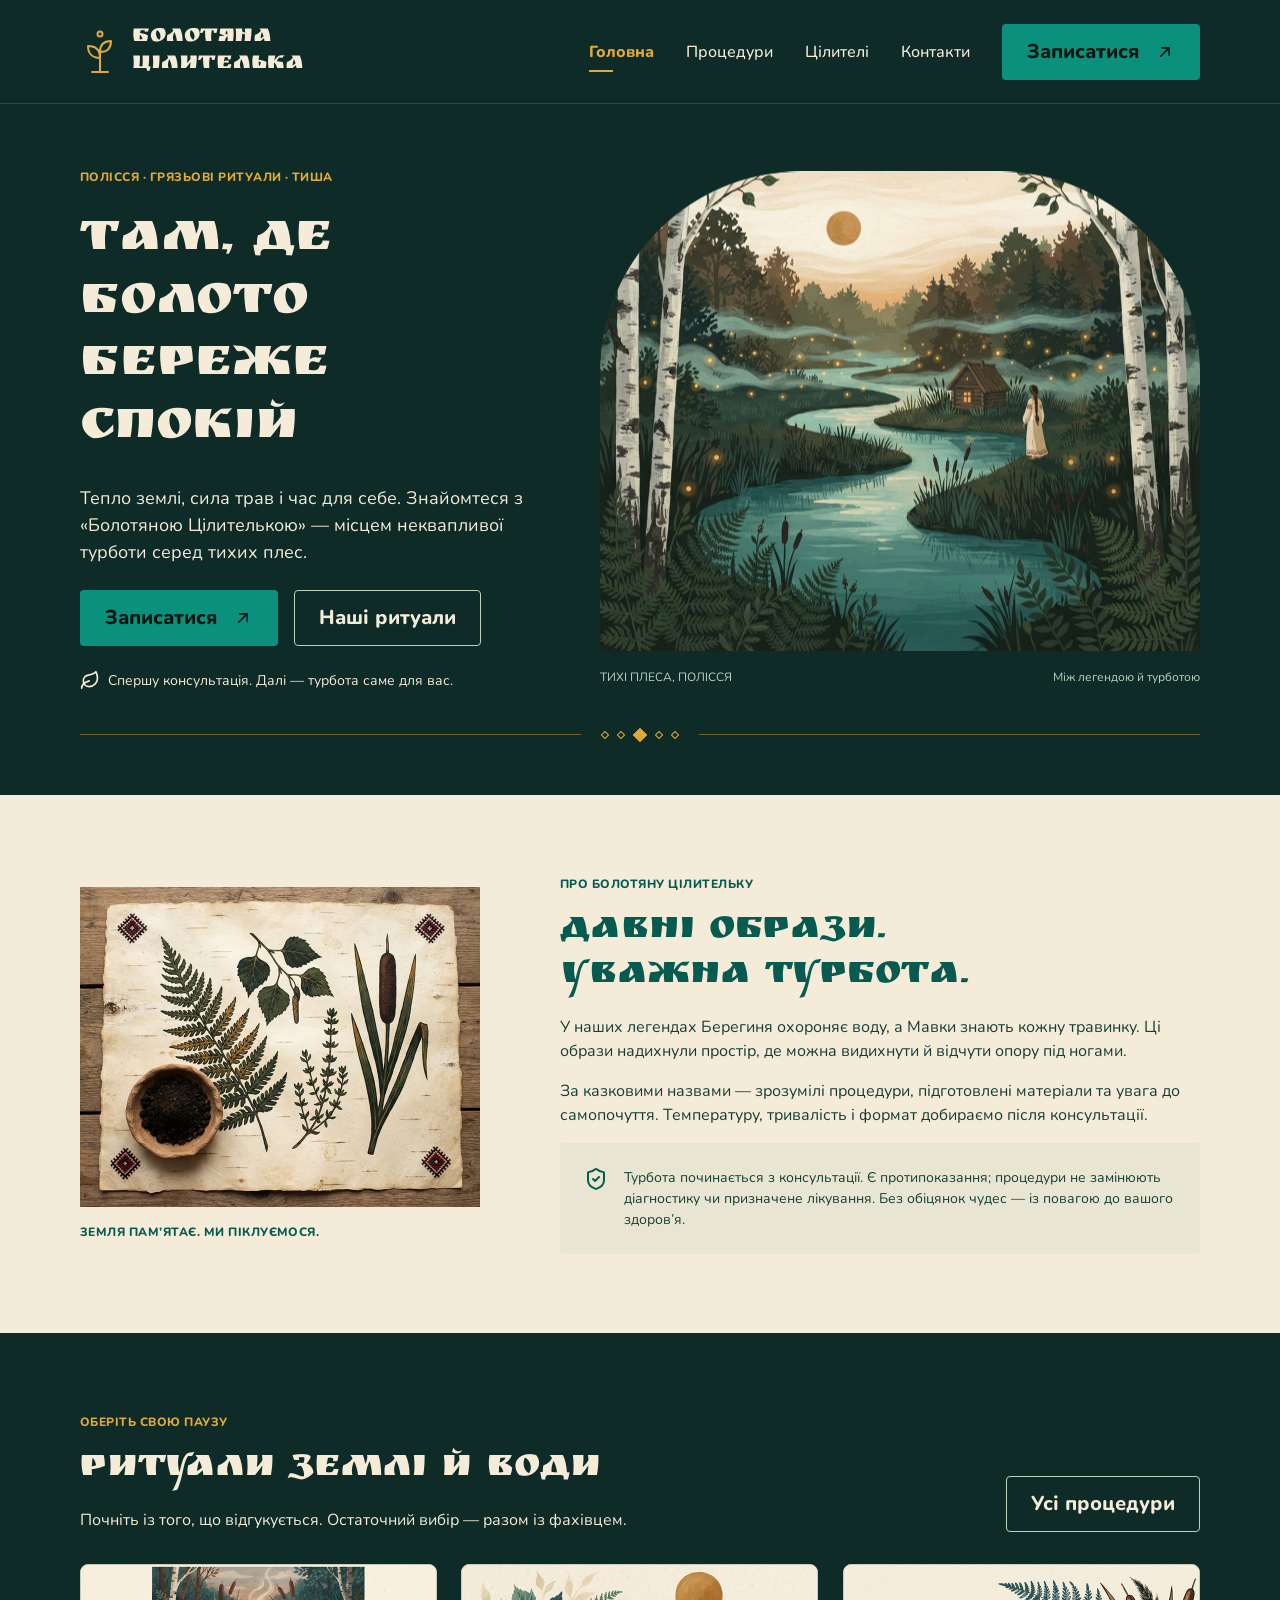
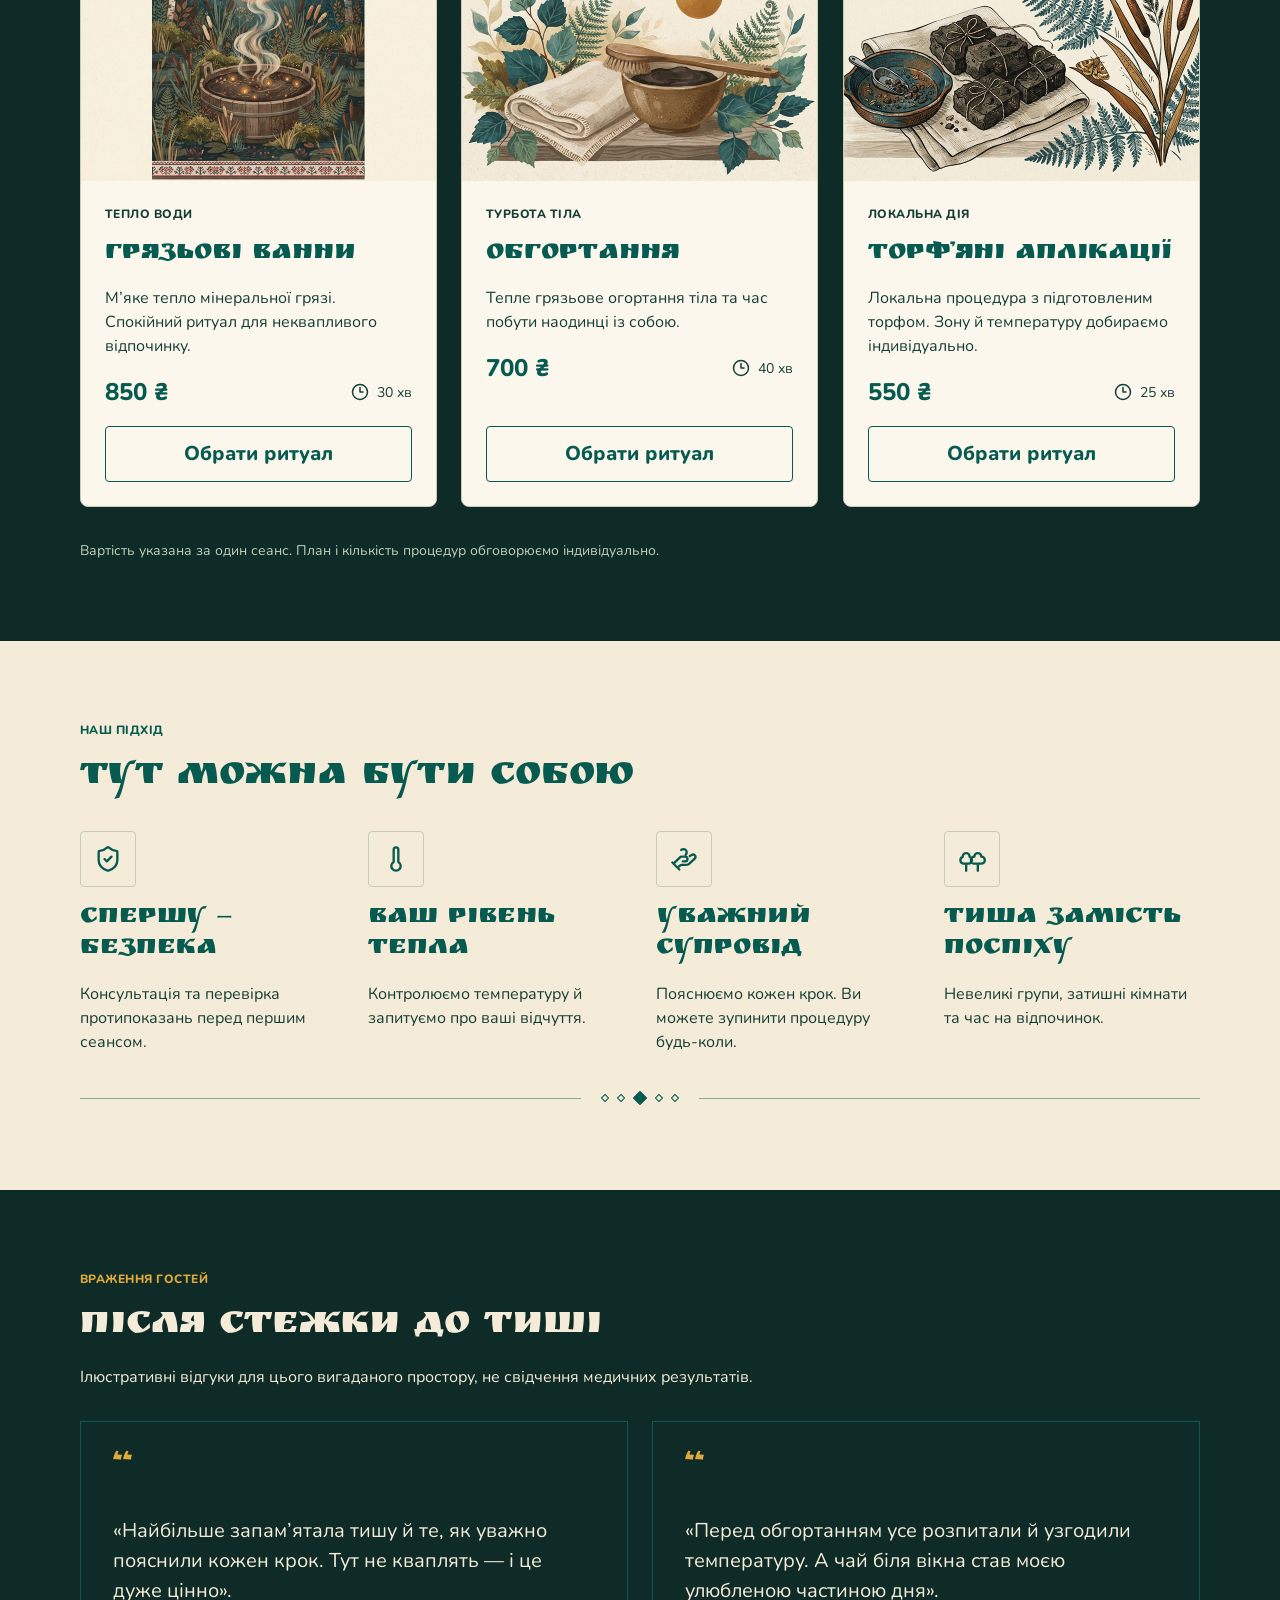
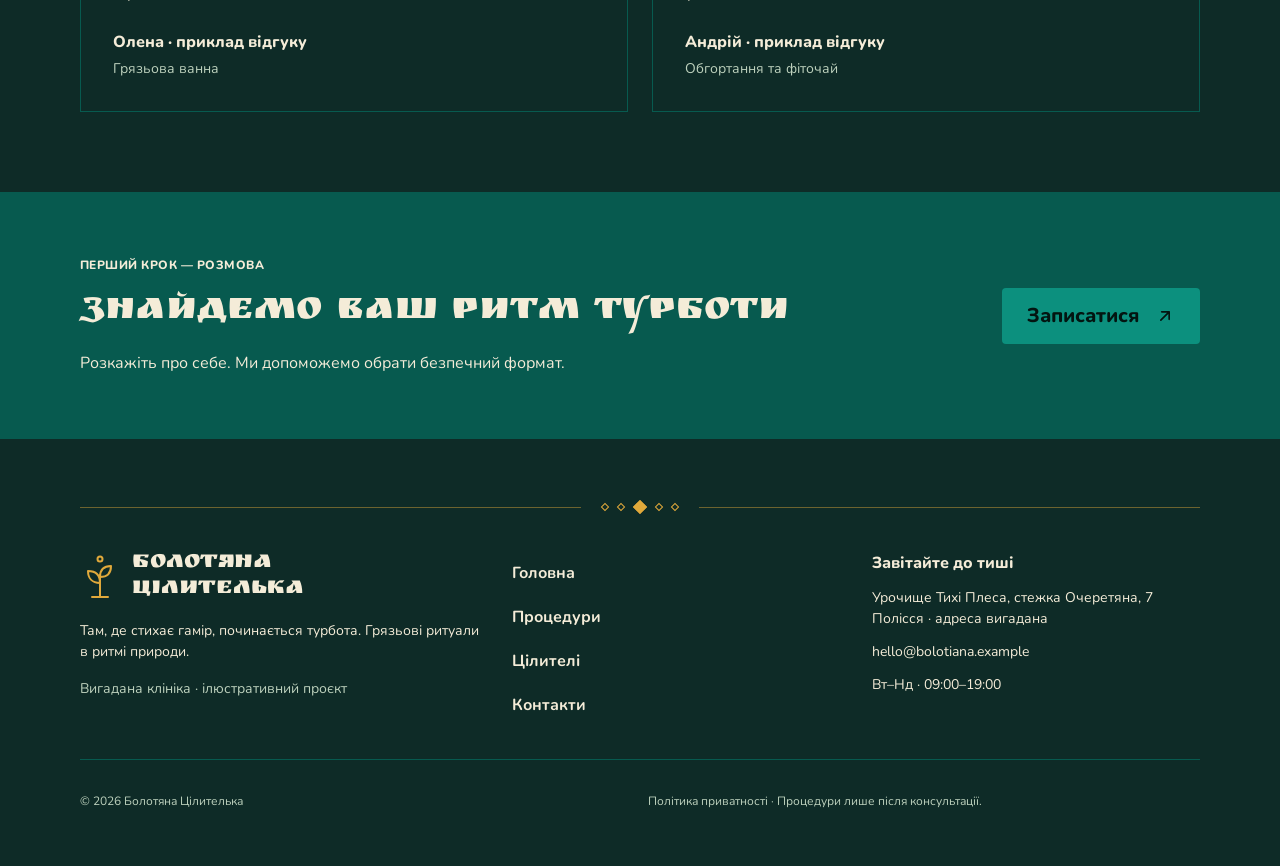
==== index.html @ 3cc578ab "Initial commit" ====
<!doctype html><html lang="uk"><head><meta charset="utf-8"><meta name="viewport" content="width=device-width,initial-scale=1">
<title>Головна · Болотяна Цілителька</title><meta name="description" content="Болотяна Цілителька — вигадана клініка грязьових ритуалів на Поліссі.">
<link rel="preconnect" href="https://fonts.googleapis.com"><link rel="preconnect" href="https://fonts.gstatic.com" crossorigin>
<link href="https://fonts.googleapis.com/css2?family=Nunito:wght@400;500;700;800&family=Ruslan+Display&display=swap" rel="stylesheet">
<script>document.documentElement.classList.add("js")</script><link rel="stylesheet" href="css/style.css"></head><body><svg width="0" height="0" style="position:absolute" aria-hidden="true"><defs>
<symbol id="i-arrow" viewBox="0 0 24 24"><path d="M7 17 17 7M8 7h9v9" fill="none" stroke="currentColor" stroke-width="2" stroke-linecap="round" stroke-linejoin="round"/></symbol>
<symbol id="i-leaf" viewBox="0 0 24 24"><path d="M11 20A7 7 0 0 1 9.8 6.1C15.5 5 17 4.5 19 2c1 2 2 4.2 2 8 0 5.5-4.8 10-10 10Zm-9 2c0-3 2-7 9-9" fill="none" stroke="currentColor" stroke-width="2" stroke-linecap="round" stroke-linejoin="round"/></symbol>
<symbol id="i-shield" viewBox="0 0 24 24"><path d="M20 13c0 5-3.5 7.5-7.7 8.9a1 1 0 0 1-.6 0C7.5 20.500 4 18 4 13V6a1 1 0 0 1 1-1c2 0 4.500-1.200 6.200-2.700a1.200 1.200 0 0 1 1.600 0C14.500 3.800 17 5 19 5a1 1 0 0 1 1 1ZM9 12l2 2 4-4" fill="none" stroke="currentColor" stroke-width="2" stroke-linecap="round" stroke-linejoin="round"/></symbol>
<symbol id="i-clock" viewBox="0 0 24 24"><circle cx="12" cy="12" r="10" fill="none" stroke="currentColor" stroke-width="2"/><path d="M12 6v6h4" fill="none" stroke="currentColor" stroke-width="2" stroke-linecap="round" stroke-linejoin="round"/></symbol>
<symbol id="i-check" viewBox="0 0 24 24"><path d="M20 6 9 17l-5-5" fill="none" stroke="currentColor" stroke-width="2" stroke-linecap="round" stroke-linejoin="round"/></symbol>
<symbol id="i-therm" viewBox="0 0 24 24"><path d="M14 4v10.500a4 4 0 1 1-4 0V4a2 2 0 0 1 4 0Z" fill="none" stroke="currentColor" stroke-width="2" stroke-linejoin="round"/></symbol>
<symbol id="i-heart" viewBox="0 0 24 24"><path d="M11 14h2a2 2 0 1 0 0-4h-3c-.6 0-1.100.2-1.400.6L3 16m4 3 1.600-1.400c.3-.4.800-.6 1.400-.6h4c1.100 0 2.100-.4 2.800-1.200l4.600-4.400a2 2 0 0 0-2.800-2.800L17 9.500M2 15l6 6m5.500-12.700a2.800 2.800 0 1 0-4-4" fill="none" stroke="currentColor" stroke-width="2" stroke-linecap="round" stroke-linejoin="round"/></symbol>
<symbol id="i-trees" viewBox="0 0 24 24"><path d="M10 10v.2A3 3 0 0 1 8.900 16H5a3 3 0 0 1-1-5.800V10a3 3 0 0 1 6 0Zm-3 6v6m13-6a3 3 0 0 0 0-6 3 3 0 0 0-6 0 3 3 0 0 0 0 6Zm-3 6v-6" fill="none" stroke="currentColor" stroke-width="2" stroke-linecap="round" stroke-linejoin="round"/></symbol>
<symbol id="i-sprout" viewBox="0 0 24 24"><path d="M7 20h10M10 20c5.500-2.500.8-6.400 3-10m1-4.800C14 3 15.800 2 18 2c0 2.300-1 4-3 4-.6 0-1-.3-1-.8ZM9.500 9.400C7.600 8 6.500 6 6 4 3.800 4.500 2 6 2 8c0 2 1.700 3.500 4 3.500.6 0 1.100-.1 1.600-.2" fill="none" stroke="currentColor" stroke-width="2" stroke-linecap="round" stroke-linejoin="round"/></symbol>
<symbol id="i-pin" viewBox="0 0 24 24"><path d="M20 10c0 4.900-5.400 10.200-7.400 11.800a1 1 0 0 1-1.200 0C9.400 20.200 4 14.900 4 10a8 8 0 0 1 16 0Z" fill="none" stroke="currentColor" stroke-width="2"/><circle cx="12" cy="10" r="3" fill="none" stroke="currentColor" stroke-width="2"/></symbol>
<symbol id="i-mail" viewBox="0 0 24 24"><rect x="2" y="4" width="20" height="16" rx="2" fill="none" stroke="currentColor" stroke-width="2"/><path d="m22 7-8.900 5.700a2 2 0 0 1-2.200 0L2 7" fill="none" stroke="currentColor" stroke-width="2"/></symbol>
<symbol id="i-phone" viewBox="0 0 24 24"><path d="M22 16.900v3a2 2 0 0 1-2.200 2A19.800 19.800 0 0 1 2.100 4.200 2 2 0 0 1 4.100 2h3a2 2 0 0 1 2 1.700c.1 1 .4 1.900.7 2.800a2 2 0 0 1-.5 2.100L8.100 9.900a16 16 0 0 0 6 6l1.300-1.300a2 2 0 0 1 2.100-.4c.9.300 1.800.6 2.800.7a2 2 0 0 1 1.700 2Z" fill="none" stroke="currentColor" stroke-width="2" stroke-linejoin="round"/></symbol>
<symbol id="i-chev" viewBox="0 0 24 24"><path d="m6 9 6 6 6-6" fill="none" stroke="currentColor" stroke-width="2" stroke-linecap="round" stroke-linejoin="round"/></symbol>
<symbol id="i-cal" viewBox="0 0 24 24"><rect x="3" y="4" width="18" height="18" rx="2" fill="none" stroke="currentColor" stroke-width="2"/><path d="M16 2v4M8 2v4M3 10h18" fill="none" stroke="currentColor" stroke-width="2" stroke-linecap="round"/></symbol>
<symbol id="i-alert" viewBox="0 0 24 24"><circle cx="12" cy="12" r="10" fill="none" stroke="currentColor" stroke-width="2"/><path d="M12 8v4m0 4h.01" fill="none" stroke="currentColor" stroke-width="2" stroke-linecap="round"/></symbol>
<symbol id="i-ok" viewBox="0 0 24 24"><circle cx="12" cy="12" r="10" fill="none" stroke="currentColor" stroke-width="2"/><path d="m9 12 2 2 4-4" fill="none" stroke="currentColor" stroke-width="2" stroke-linecap="round" stroke-linejoin="round"/></symbol>
</defs></svg>
<header class="navbar"><a class="brand" href="index.html"><img src="assets/logo.svg" alt="" width="40" height="48"><span class="brand__name">Болотяна<br>Цілителька</span></a>
<button class="navbar__toggle" aria-expanded="false" aria-controls="nav" aria-label="Меню"><span></span><span></span><span></span></button>
<nav class="nav" id="nav"><a class="nav__link is-active" href="index.html" aria-current="page">Головна</a><a class="nav__link" href="procedures.html">Процедури</a><a class="nav__link" href="healers.html">Цілителі</a><a class="nav__link" href="contacts.html">Контакти</a><a class="btn btn--primary nav__cta" href="contacts.html">Записатися <svg class="ic " aria-hidden="true"><use href="#i-arrow"/></svg></a></nav></header><main><section class="sec sec--dark hero"><div class="wrap"><div class="hero__grid"><div class="stack hero__text"><p class="eyebrow">Полісся · грязьові ритуали · тиша</p>
<h1 class="h-xl">Там, де болото береже спокій</h1><p class="lead">Тепло землі, сила трав і час для себе. Знайомтеся з «Болотяною Цілителькою» — місцем неквапливої турботи серед тихих плес.</p>
<div class="actions"><a class="btn btn--primary" href="contacts.html">Записатися <svg class="ic " aria-hidden="true"><use href="#i-arrow"/></svg></a><a class="btn btn--secondary-dark" href="procedures.html">Наші ритуали</a></div>
<p class="note"><svg class="ic " aria-hidden="true"><use href="#i-leaf"/></svg><span>Спершу консультація. Далі — турбота саме для вас.</span></p></div>
<figure class="hero__fig"><img class="arch" src="assets/hero-landscape.png" alt="Туманний болотяний краєвид" loading="lazy"><figcaption><span>ТИХІ ПЛЕСА, ПОЛІССЯ</span><span>Між легендою й турботою</span></figcaption></figure></div><div class="divider divider--dark" role="presentation"><span class="divider__line"></span><span class="motif"><i></i><i></i><i class="big"></i><i></i><i></i></span><span class="divider__line"></span></div></div></section><section class="sec sec--light"><div class="wrap about"><figure><img class="about__img" src="assets/herbarium.png" alt="Гербарій Полісся" loading="lazy"><figcaption class="eyebrow">Земля пам’ятає. Ми піклуємося.</figcaption></figure>
<div class="stack"><p class="eyebrow">Про Болотяну Цілительку</p><h2 class="h-lg">Давні образи. Уважна турбота.</h2>
<p>У наших легендах Берегиня охороняє воду, а Мавки знають кожну травинку. Ці образи надихнули простір, де можна видихнути й відчути опору під ногами.</p>
<p>За казковими назвами — зрозумілі процедури, підготовлені матеріали та увага до самопочуття. Температуру, тривалість і формат добираємо після консультації.</p><div class="notice"><svg class="ic " aria-hidden="true"><use href="#i-shield"/></svg><p>Турбота починається з консультації. Є протипоказання; процедури не замінюють діагностику чи призначене лікування. Без обіцянок чудес — із повагою до вашого здоров’я.</p></div></div></div></section><section class="sec sec--dark"><div class="wrap stack stack--lg"><div class="split"><div class="stack"><div class="stack"><p class="eyebrow">Оберіть свою паузу</p><h2 class="h-lg">Ритуали землі й води</h2><p>Почніть із того, що відгукується. Остаточний вибір — разом із фахівцем.</p></div></div><a class="btn btn--secondary-dark" href="procedures.html">Усі процедури</a></div>
<div class="grid grid--3"><article class="card card--proc" data-tags="mud body"><img class="card__img" src="assets/proc-baths.png" alt="" loading="lazy"><div class="card__body"><p class="eyebrow">Тепло води</p><h3 class="h-sm">Грязьові ванни</h3><p>М’яке тепло мінеральної грязі. Спокійний ритуал для неквапливого відпочинку.</p>
<div class="card__meta"><span class="price">850 ₴</span><span class="dur"><svg class="ic " aria-hidden="true"><use href="#i-clock"/></svg>30 хв</span></div><a class="btn btn--secondary btn--block" href="contacts.html">Обрати ритуал</a></div></article><article class="card card--proc" data-tags="mud body"><img class="card__img" src="assets/proc-wrap.png" alt="" loading="lazy"><div class="card__body"><p class="eyebrow">Турбота тіла</p><h3 class="h-sm">Обгортання</h3><p>Тепле грязьове огортання тіла та час побути наодинці із собою.</p>
<div class="card__meta"><span class="price">700 ₴</span><span class="dur"><svg class="ic " aria-hidden="true"><use href="#i-clock"/></svg>40 хв</span></div><a class="btn btn--secondary btn--block" href="contacts.html">Обрати ритуал</a></div></article><article class="card card--proc" data-tags="mud"><img class="card__img" src="assets/proc-peat.png" alt="" loading="lazy"><div class="card__body"><p class="eyebrow">Локальна дія</p><h3 class="h-sm">Торф’яні аплікації</h3><p>Локальна процедура з підготовленим торфом. Зону й температуру добираємо індивідуально.</p>
<div class="card__meta"><span class="price">550 ₴</span><span class="dur"><svg class="ic " aria-hidden="true"><use href="#i-clock"/></svg>25 хв</span></div><a class="btn btn--secondary btn--block" href="contacts.html">Обрати ритуал</a></div></article></div><p class="small">Вартість указана за один сеанс. План і кількість процедур обговорюємо індивідуально.</p></div></section><section class="sec sec--light"><div class="wrap stack stack--lg"><div class="stack"><p class="eyebrow">Наш підхід</p><h2 class="h-lg">Тут можна бути собою</h2></div><div class="grid grid--4"><div class="adv"><span class="adv__ic"><svg class="ic " aria-hidden="true"><use href="#i-shield"/></svg></span><h3 class="h-sm">Спершу — безпека</h3><p>Консультація та перевірка протипоказань перед першим сеансом.</p></div><div class="adv"><span class="adv__ic"><svg class="ic " aria-hidden="true"><use href="#i-therm"/></svg></span><h3 class="h-sm">Ваш рівень тепла</h3><p>Контролюємо температуру й запитуємо про ваші відчуття.</p></div><div class="adv"><span class="adv__ic"><svg class="ic " aria-hidden="true"><use href="#i-heart"/></svg></span><h3 class="h-sm">Уважний супровід</h3><p>Пояснюємо кожен крок. Ви можете зупинити процедуру будь-коли.</p></div><div class="adv"><span class="adv__ic"><svg class="ic " aria-hidden="true"><use href="#i-trees"/></svg></span><h3 class="h-sm">Тиша замість поспіху</h3><p>Невеликі групи, затишні кімнати та час на відпочинок.</p></div></div><div class="divider divider--cream" role="presentation"><span class="divider__line"></span><span class="motif"><i></i><i></i><i class="big"></i><i></i><i></i></span><span class="divider__line"></span></div></div></section><section class="sec sec--dark"><div class="wrap stack stack--lg"><div class="stack"><p class="eyebrow">Враження гостей</p><h2 class="h-lg">Після стежки до тиші</h2><p>Ілюстративні відгуки для цього вигаданого простору, не свідчення медичних результатів.</p></div>
<div class="grid grid--2"><blockquote class="card card--review"><span class="quote">“</span><p class="quote-text">«Найбільше запам’ятала тишу й те, як уважно пояснили кожен крок. Тут не кваплять — і це дуже цінно».</p><footer><strong>Олена · приклад відгуку</strong><span>Грязьова ванна</span></footer></blockquote><blockquote class="card card--review"><span class="quote">“</span><p class="quote-text">«Перед обгортанням усе розпитали й узгодили температуру. А чай біля вікна став моєю улюбленою частиною дня».</p><footer><strong>Андрій · приклад відгуку</strong><span>Обгортання та фіточай</span></footer></blockquote></div></div></section><section class="sec sec--teal cta"><div class="wrap cta__in"><div class="stack"><p class="eyebrow">Перший крок — розмова</p><h2 class="h-lg">Знайдемо ваш ритм турботи</h2><p>Розкажіть про себе. Ми допоможемо обрати безпечний формат.</p></div><a class="btn btn--primary" href="contacts.html">Записатися <svg class="ic " aria-hidden="true"><use href="#i-arrow"/></svg></a></div></section></main><footer class="footer"><div class="divider divider--dark" role="presentation"><span class="divider__line"></span><span class="motif"><i></i><i></i><i class="big"></i><i></i><i></i></span><span class="divider__line"></span></div>
<div class="footer__grid"><div class="footer__about"><a class="brand" href="index.html"><img src="assets/logo.svg" alt="" width="40" height="48"><span class="brand__name">Болотяна<br>Цілителька</span></a>
<p>Там, де стихає гамір, починається турбота. Грязьові ритуали в ритмі природи.</p><p class="muted">Вигадана клініка · ілюстративний проєкт</p></div>
<nav class="footer__nav" aria-label="Розділи"><a href="index.html">Головна</a><a href="procedures.html">Процедури</a><a href="healers.html">Цілителі</a><a href="contacts.html">Контакти</a></nav>
<div class="footer__contacts"><h2>Завітайте до тиші</h2><p>Урочище Тихі Плеса, стежка Очеретяна, 7<br>Полісся · адреса вигадана</p><p>hello@bolotiana.example</p><p>Вт–Нд · 09:00–19:00</p></div></div>
<hr><div class="footer__legal"><p>© 2026 Болотяна Цілителька</p><p>Політика приватності · Процедури лише після консультації.</p></div></footer>
<script src="js/main.js"></script></body></html>
---- css/style.css ----
:root{--bg-dark:#0e2b27;--dark:#075a4f;--primary:#0c907e;--ochre:#e0a93b;--birch:#f4ecd8;--paper:#fbf7ec;--surface-dark:#163e36;--notice:#e8e6d2;--muted-dark:#bdd1bd;--subtle:#c9ccb5;--muted-light:#53675b;--ink-on-primary:#031511;--danger:#b3342b;--chip-disabled:#dde2ca;
--s1:8px;--s2:16px;--s3:24px;--s4:32px;--s5:40px;--s6:48px;--s7:56px;--s8:64px;--s9:72px;--s10:80px;
--font-heading:'Ruslan Display',Georgia,serif;--font-body:'Nunito',system-ui,sans-serif;--pad:var(--s10)}
*{box-sizing:border-box;margin:0}html{scroll-behavior:smooth}
body{font-family:var(--font-body);font-size:16px;line-height:1.5;background:var(--birch);color:var(--surface-dark);-webkit-font-smoothing:antialiased}
img{display:block;max-width:100%}a{color:inherit}
:focus-visible{outline:3px solid var(--ochre);outline-offset:2px}
.ic{width:20px;height:20px;flex:none}
.wrap{max-width:1440px;margin:0 auto;padding:0 var(--pad)}
.sec{padding:var(--s10) 0}.sec--dark{background:var(--bg-dark);color:var(--birch)}.sec--light{background:var(--birch)}.sec--teal{background:var(--dark);color:var(--birch);padding:var(--s8) 0}
.sec--dark .wrap,.sec--light .wrap{padding-top:0;padding-bottom:0}
.stack{display:flex;flex-direction:column;gap:var(--s2)}.stack--lg{gap:var(--s4)}
.eyebrow{font-weight:800;font-size:12px;text-transform:uppercase;letter-spacing:.04em;color:var(--dark)}
.sec--dark .eyebrow{color:var(--ochre)}.sec--teal .eyebrow,.card--teal .eyebrow{color:var(--birch)}
.h-xl,.h-lg,.h-md,.h-sm{font-family:var(--font-heading);font-weight:400;line-height:1.12;color:var(--dark);text-wrap:balance}
.sec--dark .h-xl,.sec--dark .h-lg,.sec--dark .h-md,.sec--teal :is(.h-lg),.card--teal .h-md{color:var(--birch)}
.sec--dark .card :is(.h-sm){color:var(--dark)}
.h-xl{font-size:56px}.h-lg{font-size:40px}.h-md{font-size:32px}.h-sm{font-size:28px}
.lead{font-size:18px}.small{font-size:14px}.small--light{color:var(--muted-light)}.sec--dark>.wrap>.small,.sec--dark .small:not(.card .small){color:var(--muted-dark)}
.sec--dark p,.sec--teal p{color:var(--birch)}.sec--dark .card p,.sec--dark .form p{color:var(--surface-dark)}
.sec--dark .stack>p.small,.sec--dark .wrap>p.small{color:var(--muted-dark)}
.muted{color:var(--muted-dark)!important;font-size:12px}
/* buttons */
.btn{display:inline-flex;align-items:center;justify-content:center;gap:var(--s2);min-height:56px;padding:12px var(--s3);border-radius:4px;font:800 20px/1.4 var(--font-body);text-decoration:none;border:1px solid transparent;cursor:pointer;white-space:nowrap;transition:background .2s,color .2s,transform .2s}
.btn--primary{background:var(--primary);color:var(--ink-on-primary)}.btn--primary:hover{background:#10a591}
.btn--secondary{border-color:var(--dark);color:var(--dark);background:transparent}.btn--secondary:hover{background:var(--dark);color:var(--birch)}
.btn--secondary-dark{border-color:var(--muted-dark);color:var(--birch);background:transparent}.btn--secondary-dark:hover{background:rgba(244,236,216,.1)}
.btn--block{width:100%}.btn:active{transform:translateY(1px)}
/* navbar */
.navbar{position:sticky;top:0;z-index:20;background:var(--bg-dark);border-bottom:1px solid var(--dark);height:104px;display:flex;align-items:center;justify-content:space-between;padding:0 var(--pad)}
.brand{display:flex;align-items:center;gap:12px;text-decoration:none;color:var(--birch)}
.brand__name{font-family:var(--font-heading);font-size:25px;line-height:1.05}
.nav{display:flex;align-items:center;gap:var(--s4)}
.nav__link{position:relative;display:flex;align-items:center;min-height:44px;color:var(--birch);font-weight:500;text-decoration:none}
.nav__link:hover{color:var(--ochre)}.nav__link.is-active{color:var(--ochre);font-weight:800}
.nav__link.is-active::after{content:"";position:absolute;left:0;bottom:2px;width:24px;height:2px;background:var(--ochre)}
.navbar__toggle{display:none;background:none;border:0;width:44px;height:44px;cursor:pointer;flex-direction:column;gap:6px;align-items:center;justify-content:center}
.navbar__toggle span{width:24px;height:2px;background:var(--birch);transition:.2s}
/* divider */
.divider{display:flex;align-items:center;gap:var(--s2);height:24px}.divider__line{flex:1;height:1px;opacity:.45;background:var(--dark)}
.divider--dark .divider__line{background:var(--ochre)}
.motif{display:flex;align-items:center;gap:var(--s1);padding:4px}
.motif i{width:6px;height:6px;border:1px solid var(--dark);transform:rotate(45deg);display:block;margin:1px}.motif i.big{width:10px;height:10px;background:var(--dark);margin:2px}
.divider--dark .motif i{border-color:var(--ochre)}.divider--dark .motif i.big{background:var(--ochre)}
/* hero */
.hero{padding:var(--s8) 0 var(--s6)}.hero .wrap{display:flex;flex-direction:column;gap:var(--s4)}
.hero__grid{display:grid;grid-template-columns:1fr 600px;gap:var(--s8);align-items:center}
.hero__text{gap:var(--s3)}.actions{display:flex;gap:var(--s2);flex-wrap:wrap}
.note{display:flex;gap:var(--s1);align-items:center;font-size:14px}
.hero__fig{display:flex;flex-direction:column;gap:var(--s2)}
.arch{width:100%;height:480px;object-fit:cover;border-radius:200px 200px 4px 4px;background:var(--surface-dark)}
.hero__fig figcaption{display:flex;justify-content:space-between;font-size:12px;color:var(--muted-dark);gap:var(--s2)}
/* about */
.about{display:grid;grid-template-columns:400px 1fr;gap:var(--s10);align-items:center}
.about__img{width:100%;height:320px;object-fit:cover;background:var(--chip-disabled)}.about figure{display:flex;flex-direction:column;gap:var(--s2)}
.notice{display:flex;gap:var(--s2);align-items:flex-start;padding:var(--s3);background:var(--notice);border-radius:4px;font-size:14px}
.notice .ic{width:24px;height:24px;color:var(--dark)}.sec--dark .notice p{color:var(--surface-dark)}
/* grids/cards */
.grid{display:grid;gap:var(--s3);align-items:stretch}.grid--2{grid-template-columns:repeat(2,1fr)}.grid--3{grid-template-columns:repeat(3,1fr)}.grid--4{grid-template-columns:repeat(4,1fr);gap:var(--s4)}
.split{display:flex;justify-content:space-between;align-items:flex-end;gap:var(--s3)}
.card{color:var(--surface-dark);display:flex;flex-direction:column;background:var(--paper);border:1px solid var(--subtle);border-radius:8px;overflow:hidden}
.card__img{width:100%;height:216px;object-fit:cover;background:var(--chip-disabled)}.card__img--tall{height:304px}
.card__body{display:flex;flex-direction:column;gap:var(--s2);padding:var(--s3);flex:1}.card__body .btn{margin-top:auto}
.card--healer{background:var(--birch);border:0}
.card__meta{display:flex;justify-content:space-between;align-items:center}
.price{font-size:24px;font-weight:800;color:var(--dark)}.dur{display:flex;gap:var(--s1);align-items:center;font-size:14px}.dur .ic{width:18px;height:18px}
.small--ic{display:flex;gap:var(--s1);align-items:center}.small--ic .ic{width:18px;height:18px;color:var(--dark)}
.card--teal{background:var(--dark);border:0;padding:var(--s4);gap:var(--s3);justify-content:center;min-height:440px}.card--teal p{color:var(--birch)!important}
.side__ic .ic{width:48px;height:48px;color:var(--ochre)}
.card--proc[hidden]{display:none}
.adv{display:flex;flex-direction:column;gap:var(--s2)}.adv__ic{width:56px;height:56px;border:1px solid var(--subtle);border-radius:4px;display:grid;place-items:center;color:var(--dark)}.adv__ic .ic{width:28px;height:28px}
.card--review{color:var(--birch);background:transparent;border:1px solid var(--dark);border-radius:0;padding:var(--s4);gap:var(--s3)}
.quote{font:48px/.8 var(--font-heading);color:var(--ochre)}.quote-text{font-size:20px;color:var(--birch)!important}
.card--review footer{display:flex;flex-direction:column;gap:4px}.card--review footer strong{font-weight:800;color:var(--birch)}.card--review footer span{font-size:14px;color:var(--muted-dark)}
.cta__in{display:flex;align-items:center;justify-content:space-between;gap:var(--s4)}.sec--teal .wrap{padding-top:0;padding-bottom:0}
/* intro */
.intro{padding:var(--s8) 0 var(--s8)}.crumb{font-size:14px;color:var(--muted-light)}
.intro__row{display:flex;gap:var(--s4);align-items:flex-start}.intro__row .lead{flex:1}.pricing{width:240px;color:var(--surface-dark)}.pricing p{font-size:14px;margin-top:var(--s1)}
.intro .stack,.intro.sec .wrap{gap:var(--s3)}
/* chips */
.chips{display:flex;flex-wrap:wrap;gap:var(--s1)}
.chip{display:inline-flex;align-items:center;gap:var(--s1);min-height:48px;padding:12px 20px;border-radius:4px;font:700 16px var(--font-body);cursor:pointer;background:var(--birch);color:var(--dark);border:1px solid var(--subtle)}
.chip .ic{width:16px;height:16px;display:none}.chip[aria-pressed=true]{background:var(--dark);color:var(--birch);border-color:var(--dark)}.chip[aria-pressed=true] .ic{display:block}
.chip:hover{border-color:var(--primary)}
/* legend */
.legend{display:grid;grid-template-columns:560px 1fr;gap:var(--s6);align-items:center}.arch--legend{height:auto;aspect-ratio:7/6;border-radius:0;background:none;object-fit:contain}
/* contacts */
.contact__grid{display:grid;grid-template-columns:752px 1fr;gap:var(--s8);align-items:start}
.form{background:var(--birch);border-radius:8px;padding:var(--s4);display:flex;flex-direction:column;gap:var(--s3)}
.row{display:grid;grid-template-columns:1fr 1fr;gap:var(--s3)}.field{display:flex;flex-direction:column;gap:var(--s1)}
.field label{font-weight:800;font-size:14px;color:var(--surface-dark)}
.control{position:relative;display:flex;align-items:center;gap:var(--s1);background:var(--paper);border:1px solid var(--subtle);border-radius:4px;height:56px;padding:0 var(--s2)}
.control:focus-within{border:2px solid var(--primary);padding:0 15px}
.control input,.control select,.control textarea{flex:1;min-width:0;border:0;background:transparent;font:16px var(--font-body);color:var(--surface-dark);outline:0;appearance:none;width:100%}
.control input::placeholder,.control textarea::placeholder{color:var(--muted-light)}
.control--area{height:auto;align-items:flex-start;padding:var(--s2)}.control--area textarea{resize:vertical;min-height:88px}
.control .state{display:none}.field.is-ok .control{border-color:var(--dark)}.field.is-ok .state{display:block;color:var(--dark)}
.field.is-err .control{border-color:var(--danger)}.field.is-err .state{display:block;color:var(--danger)}
.hint{font-size:14px;color:var(--muted-light)}.field.is-err .hint,.hint--err{color:var(--danger)!important}
.chev{position:absolute;right:16px;pointer-events:none}
.consent{display:flex;gap:12px;align-items:flex-start;min-height:44px;font-size:14px;cursor:pointer;color:var(--surface-dark)}
.consent input{position:absolute;opacity:0}.consent .box{flex:none;width:24px;height:24px;margin:10px;border:1px solid var(--dark);border-radius:4px;display:grid;place-items:center;color:transparent}
.consent input:checked+.box{background:var(--dark);color:var(--birch)}.consent input:focus-visible+.box{outline:3px solid var(--ochre)}.consent .box .ic{width:16px;height:16px}
.consent>span:last-child{padding-top:10px}
.form__ok{background:var(--notice);padding:var(--s2);border-radius:4px;font-size:14px}
.contact-list{list-style:none;padding:0;display:flex;flex-direction:column;gap:var(--s3)}.contact-list li{display:flex;gap:var(--s2);align-items:flex-start;color:var(--birch)}.contact-list .ic{width:24px;height:24px;color:var(--ochre)}.contact-list a{text-decoration:none}
.hours{display:flex;flex-direction:column;gap:var(--s2);color:var(--birch)}.hours div{display:flex;justify-content:space-between;gap:var(--s2)}.hours dd{font-weight:800}
.route{display:grid;grid-template-columns:800px 1fr;gap:var(--s4);align-items:start}
.map-wrap{position:relative;aspect-ratio:2/1;border-radius:8px;overflow:hidden;background:var(--chip-disabled)}.map{width:100%;height:100%;object-fit:cover}
.map__tree{position:absolute;color:var(--dark)}.map__tree .ic{width:32px;height:32px}
.map__pin{position:absolute;left:36%;top:34%;display:flex;flex-direction:column;align-items:center;gap:var(--s1)}
.map__label{background:var(--bg-dark);color:var(--birch);font-weight:800;font-size:14px;padding:12px;border-radius:4px;white-space:nowrap}
.map__dot{width:40px;height:40px;border-radius:50%;background:var(--dark);color:var(--birch);display:grid;place-items:center}.map__dot .ic{width:24px;height:24px}
.map__legend{position:absolute;left:16px;bottom:16px;background:var(--birch);color:var(--dark);font-size:12px;padding:var(--s1);border-radius:4px}
/* footer */
.footer{background:var(--bg-dark);color:var(--birch);padding:var(--s7) var(--pad);display:flex;flex-direction:column;gap:var(--s4)}
.footer__grid{display:grid;grid-template-columns:400px 1fr 1fr;gap:var(--s4)}.footer__about{display:flex;flex-direction:column;gap:var(--s2);align-items:flex-start}.footer__about p{font-size:14px}
.footer__nav{display:flex;flex-direction:column}.footer__nav a{display:flex;align-items:center;min-height:44px;font-weight:700;text-decoration:none}.footer__nav a:hover{color:var(--ochre)}
.footer__contacts{display:flex;flex-direction:column;gap:12px;font-size:14px}.footer__contacts h2{font-size:16px;font-weight:800}
.footer hr{border:0;height:1px;background:var(--dark)}.footer__legal{display:flex;gap:var(--s2);font-size:12px;color:var(--muted-dark)}.footer__legal p{flex:1}
/* tablet */
@media(max-width:1100px){:root{--pad:var(--s6)}
.h-xl{font-size:44px}.h-lg{font-size:34px}
.hero__grid,.about,.legend,.contact__grid,.route{grid-template-columns:1fr}.hero__grid{gap:var(--s5)}
.arch,.arch--legend{max-width:600px;margin:0 auto;height:420px}.legend .arch{order:-1}
.grid--3,.grid--4{grid-template-columns:repeat(2,1fr)}.footer__grid{grid-template-columns:1fr 1fr}.footer__about{grid-column:1/-1}
.sec{padding:var(--s8) 0}.intro__row{flex-direction:column}.pricing{width:auto}}
@media(max-width:900px){
.navbar{height:80px}.navbar__toggle{display:flex}
.nav{position:absolute;top:100%;left:0;right:0;background:var(--bg-dark);border-bottom:1px solid var(--dark);flex-direction:column;align-items:stretch;gap:0;padding:var(--s2) var(--pad) var(--s3);display:none}
.nav.is-open{display:flex}.nav__link{border-bottom:1px solid var(--dark)}.nav__link.is-active::after{bottom:6px}.nav__cta{margin-top:var(--s2)}
.navbar__toggle[aria-expanded=true] span:nth-child(1){transform:translateY(8px) rotate(45deg)}.navbar__toggle[aria-expanded=true] span:nth-child(2){opacity:0}.navbar__toggle[aria-expanded=true] span:nth-child(3){transform:translateY(-8px) rotate(-45deg)}}
/* mobile */
@media(max-width:640px){:root{--pad:var(--s2)}
.h-xl{font-size:36px}.h-lg{font-size:28px}.h-md{font-size:26px}.h-sm{font-size:24px}.lead{font-size:16px}
.brand__name{font-size:20px}.sec{padding:var(--s6) 0}.hero{padding:var(--s5) 0}
.grid--2,.grid--3,.grid--4,.row{grid-template-columns:1fr}.arch,.arch--legend{height:340px;border-radius:150px 150px 4px 4px}
.split,.cta__in{flex-direction:column;align-items:stretch}.actions .btn,.cta__in .btn,.split .btn{width:100%}
.hero__fig figcaption{flex-direction:column;gap:4px}.footer__grid{grid-template-columns:1fr}.footer__legal{flex-direction:column}
.form{padding:var(--s3) var(--s2)}.card--review{padding:var(--s3)}.map__label{font-size:12px;padding:8px}.card--teal{min-height:0}}
@media(prefers-reduced-motion:reduce){*{transition:none!important;scroll-behavior:auto!important}}
.sec--dark .form .h-md{color:var(--dark)}
.sec--dark .form p.small,.sec--dark .form .hint{color:var(--muted-light)}
.sec--dark .form .field.is-err .hint,.sec--dark .form .hint--err{color:var(--danger)}
.chev{color:var(--dark)}
.form .small--light{color:var(--muted-light)!important}

/* ========== ANIMATIONS ========== */
:root{--ease:cubic-bezier(.22,.61,.36,1)}
/* scroll reveal (only when JS is on) */
.js [data-reveal]{opacity:0;transform:translateY(28px);transition:opacity .8s var(--ease),transform .8s var(--ease);transition-delay:var(--d,0ms);will-change:opacity,transform}
.js [data-reveal="left"]{transform:translateX(-32px)}.js [data-reveal="right"]{transform:translateX(32px)}
.js [data-reveal="zoom"]{transform:scale(.94)}
.js [data-reveal].is-in{opacity:1;transform:none}
/* hero entrance */
@keyframes rise{from{opacity:0;transform:translateY(24px)}to{opacity:1;transform:none}}
@keyframes archIn{from{opacity:0;transform:translateY(32px) scale(.96)}to{opacity:1;transform:none}}
@keyframes fade{from{opacity:0}to{opacity:1}}
.hero__text>*{animation:rise .8s var(--ease) both}
.hero__text>:nth-child(1){animation-delay:.05s}.hero__text>:nth-child(2){animation-delay:.15s}.hero__text>:nth-child(3){animation-delay:.28s}.hero__text>:nth-child(4){animation-delay:.4s}.hero__text>:nth-child(5){animation-delay:.52s}
.hero__fig .arch{animation:archIn 1.1s var(--ease) .2s both}
.hero__fig figcaption{animation:fade 1s ease .9s both}
.intro .stack>*,.intro .wrap>*{animation:rise .7s var(--ease) both}
.intro .wrap>:nth-child(2){animation-delay:.08s}.intro .wrap>:nth-child(3){animation-delay:.16s}.intro .wrap>:nth-child(4){animation-delay:.24s}.intro .wrap>:nth-child(5){animation-delay:.32s}
.navbar{animation:fade .6s ease both}
/* header shadow on scroll */
.navbar{transition:box-shadow .3s,background-color .3s}.navbar.is-scrolled{box-shadow:0 8px 24px rgba(0,0,0,.35)}
/* nav underline */
.nav__link:not(.is-active)::after{content:"";position:absolute;left:0;bottom:2px;width:24px;height:2px;background:var(--ochre);transform:scaleX(0);transform-origin:left;transition:transform .3s var(--ease)}
.nav__link:not(.is-active):hover::after{transform:scaleX(1)}
.nav__link{transition:color .2s}
.footer__nav a{transition:color .2s,transform .2s}.footer__nav a:hover{transform:translateX(4px)}
/* buttons */
.btn{position:relative;overflow:hidden}.btn .ic{transition:transform .3s var(--ease)}
.btn:hover .ic{transform:translate(3px,-3px)}
.btn--primary:hover{box-shadow:0 8px 20px rgba(12,144,126,.35);transform:translateY(-2px)}
.btn--secondary:hover,.btn--secondary-dark:hover{transform:translateY(-2px)}
.btn:active{transform:translateY(0) scale(.98)}
.btn--primary::before{content:"";position:absolute;inset:0;background:linear-gradient(110deg,transparent 30%,rgba(255,255,255,.28) 50%,transparent 70%);transform:translateX(-120%);transition:transform .7s var(--ease)}
.btn--primary:hover::before{transform:translateX(120%)}
/* cards */
.card{transition:transform .4s var(--ease),box-shadow .4s var(--ease)}
.card:hover{transform:translateY(-6px);box-shadow:0 18px 40px rgba(0,0,0,.28)}
.card--review:hover{box-shadow:none;border-color:var(--ochre)}.card--review{transition:border-color .4s,transform .4s var(--ease)}
.card__img{transition:transform .8s var(--ease)}.card:hover .card__img{transform:scale(1.06)}
.card{isolation:isolate}
.card--teal:hover{transform:none;box-shadow:none}
.card--proc{animation:none}.card--proc:not([hidden]){animation:cardIn .5s var(--ease) both}
@keyframes cardIn{from{opacity:0;transform:scale(.96)}to{opacity:1;transform:none}}
/* images */
.about__img,.arch{transition:transform 1s var(--ease)}.about figure:hover .about__img{transform:rotate(-1.2deg) scale(1.02)}
.hero__fig:hover .arch{transform:scale(1.015)}
.map-wrap{transition:box-shadow .4s}.map-wrap:hover{box-shadow:0 14px 32px rgba(0,0,0,.2)}
/* chips */
.chip{transition:background .25s,color .25s,border-color .25s,transform .2s}.chip:hover{transform:translateY(-2px)}.chip:active{transform:scale(.97)}
/* advantages icons */
.adv__ic{transition:background .3s,color .3s,transform .4s var(--ease)}.adv:hover .adv__ic{background:var(--dark);color:var(--birch);transform:rotate(-6deg) scale(1.06)}
/* embroidery motif */
@keyframes pulse{0%,100%{transform:rotate(45deg) scale(1)}50%{transform:rotate(45deg) scale(1.35)}}
.motif i.big{animation:pulse 3.2s ease-in-out infinite}
.divider__line{transform-origin:center;transition:transform 1.2s var(--ease)}
.js .divider:not(.is-in) .divider__line{transform:scaleX(0)}
.js .divider .motif{transition:opacity .8s .5s}.js .divider:not(.is-in) .motif{opacity:0}
/* logo + leaf */
.brand img{transition:transform .5s var(--ease)}.brand:hover img{transform:rotate(-8deg) scale(1.08)}
@keyframes sway{0%,100%{transform:rotate(-3deg)}50%{transform:rotate(3deg)}}
.side__ic .ic{transform-origin:50% 100%;animation:sway 4s ease-in-out infinite}
/* map pin bounce */
@keyframes bob{0%,100%{transform:translateY(0)}50%{transform:translateY(-6px)}}
/* form */
.control{transition:border-color .2s,box-shadow .2s}.control:focus-within{box-shadow:0 0 0 4px rgba(12,144,126,.18)}
@keyframes shake{20%,60%{transform:translateX(-6px)}40%,80%{transform:translateX(6px)}}
.field.is-err .control{animation:shake .4s}
.form__ok:not([hidden]){animation:rise .5s var(--ease)}
.consent .box{transition:background .2s,color .2s,transform .2s}.consent input:checked+.box{transform:scale(1.08)}
/* mobile menu */
@media(max-width:900px){.nav{display:flex;visibility:hidden;opacity:0;transform:translateY(-8px);transition:opacity .3s,transform .3s var(--ease),visibility .3s}
.nav.is-open{visibility:visible;opacity:1;transform:none}}
/* reduced motion: turn everything off */
@media(prefers-reduced-motion:reduce){
.js [data-reveal]{opacity:1!important;transform:none!important}
.js .divider:not(.is-in) .divider__line{transform:none}.js .divider:not(.is-in) .motif{opacity:1}
*,*::before,*::after{animation:none!important;transition:none!important}}
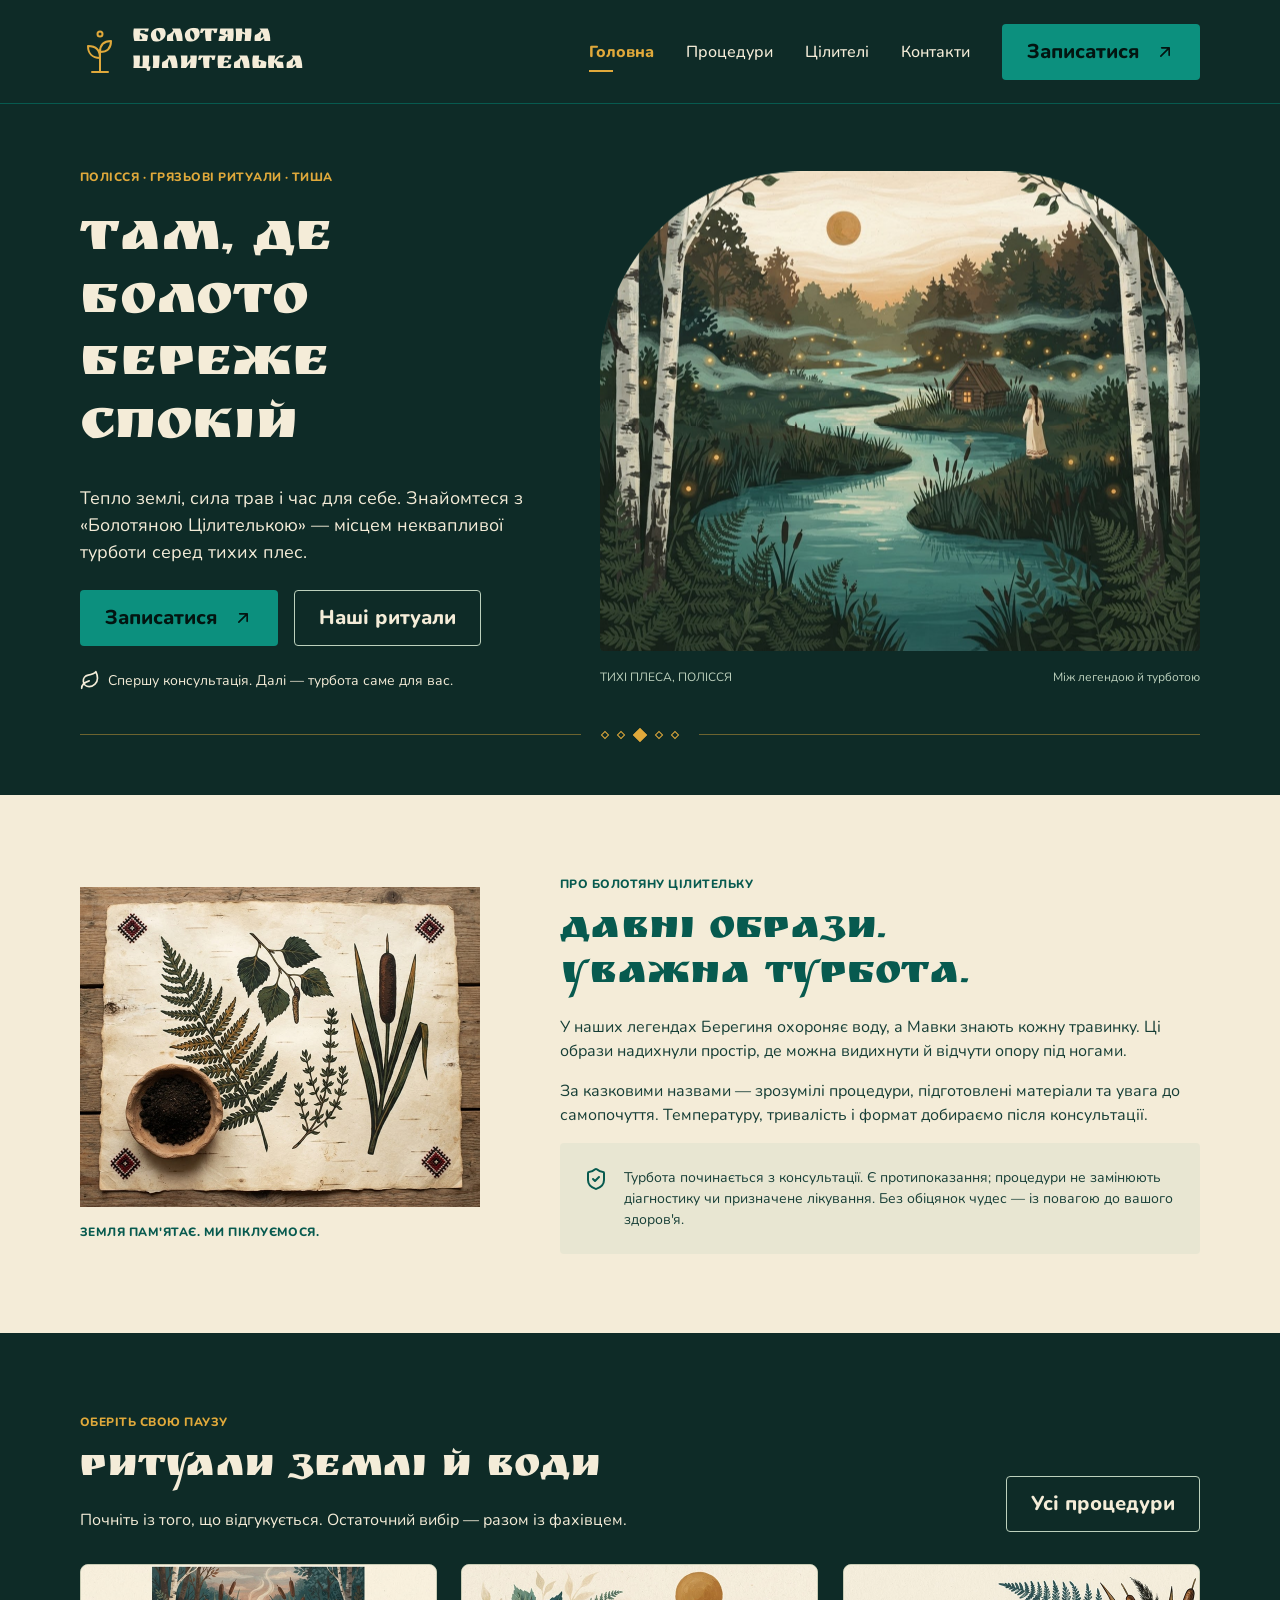
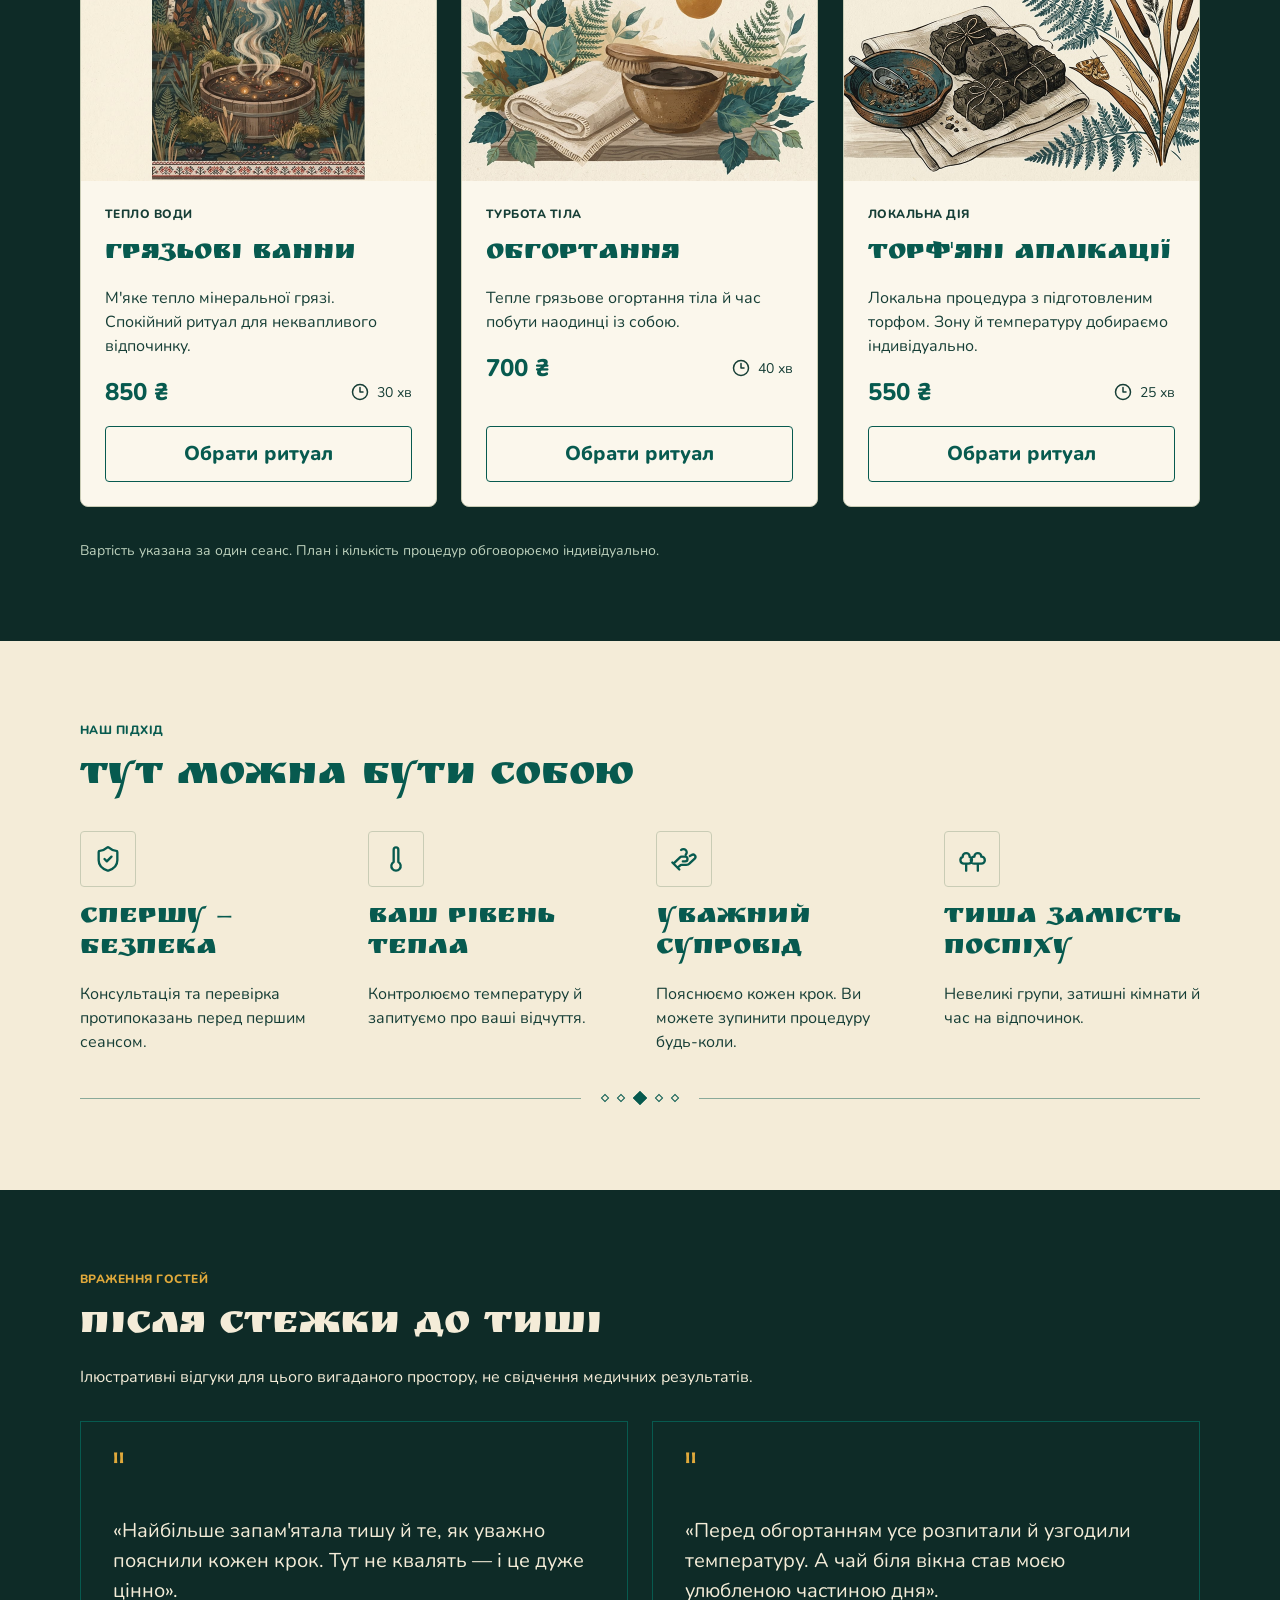
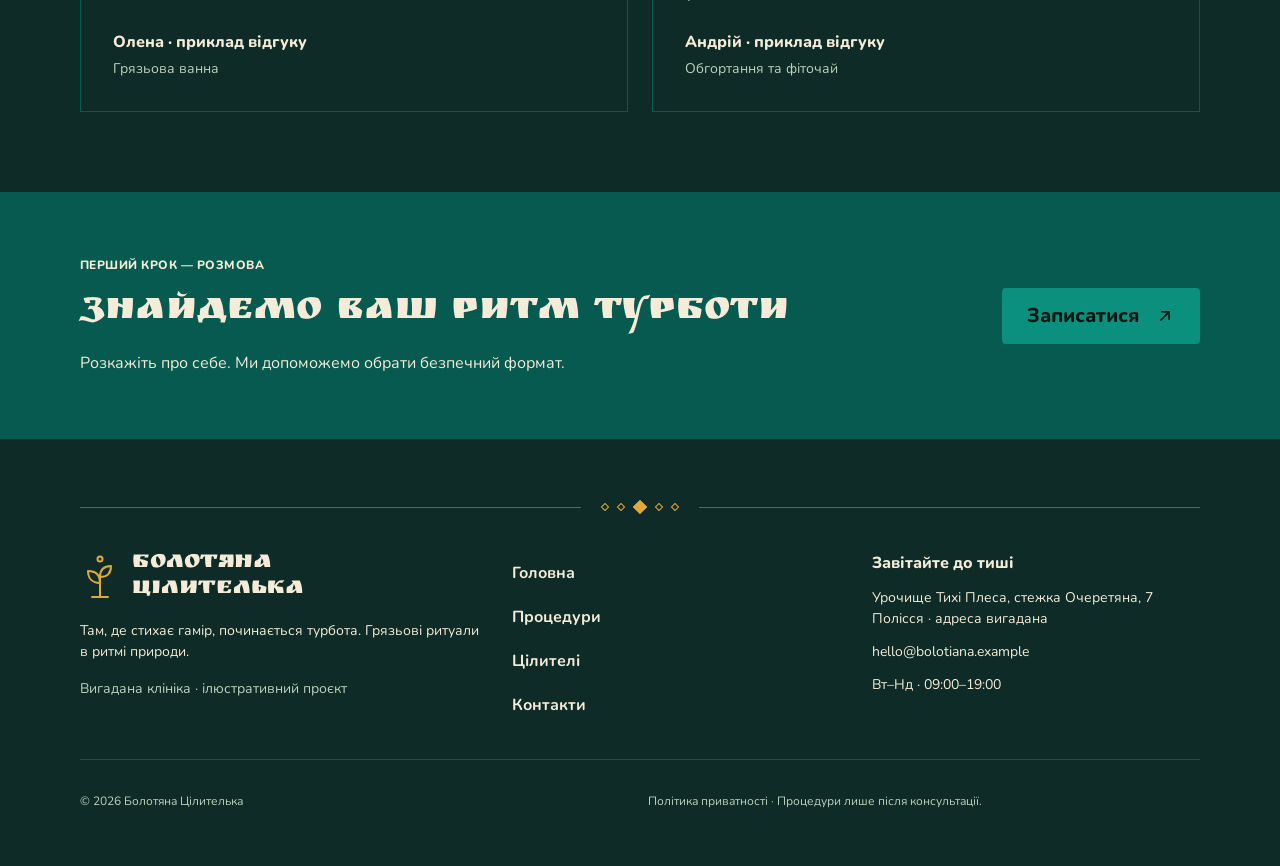
==== commit 145506aa: "code refactor" ====
--- a/index.html
+++ b/index.html
@@ -1,43 +1,639 @@
-<!doctype html><html lang="uk"><head><meta charset="utf-8"><meta name="viewport" content="width=device-width,initial-scale=1">
-<title>Головна · Болотяна Цілителька</title><meta name="description" content="Болотяна Цілителька — вигадана клініка грязьових ритуалів на Поліссі.">
-<link rel="preconnect" href="https://fonts.googleapis.com"><link rel="preconnect" href="https://fonts.gstatic.com" crossorigin>
-<link href="https://fonts.googleapis.com/css2?family=Nunito:wght@400;500;700;800&family=Ruslan+Display&display=swap" rel="stylesheet">
-<script>document.documentElement.classList.add("js")</script><link rel="stylesheet" href="css/style.css"></head><body><svg width="0" height="0" style="position:absolute" aria-hidden="true"><defs>
-<symbol id="i-arrow" viewBox="0 0 24 24"><path d="M7 17 17 7M8 7h9v9" fill="none" stroke="currentColor" stroke-width="2" stroke-linecap="round" stroke-linejoin="round"/></symbol>
-<symbol id="i-leaf" viewBox="0 0 24 24"><path d="M11 20A7 7 0 0 1 9.8 6.1C15.5 5 17 4.5 19 2c1 2 2 4.2 2 8 0 5.5-4.8 10-10 10Zm-9 2c0-3 2-7 9-9" fill="none" stroke="currentColor" stroke-width="2" stroke-linecap="round" stroke-linejoin="round"/></symbol>
-<symbol id="i-shield" viewBox="0 0 24 24"><path d="M20 13c0 5-3.5 7.5-7.7 8.9a1 1 0 0 1-.6 0C7.5 20.500 4 18 4 13V6a1 1 0 0 1 1-1c2 0 4.500-1.200 6.200-2.700a1.200 1.200 0 0 1 1.600 0C14.500 3.800 17 5 19 5a1 1 0 0 1 1 1ZM9 12l2 2 4-4" fill="none" stroke="currentColor" stroke-width="2" stroke-linecap="round" stroke-linejoin="round"/></symbol>
-<symbol id="i-clock" viewBox="0 0 24 24"><circle cx="12" cy="12" r="10" fill="none" stroke="currentColor" stroke-width="2"/><path d="M12 6v6h4" fill="none" stroke="currentColor" stroke-width="2" stroke-linecap="round" stroke-linejoin="round"/></symbol>
-<symbol id="i-check" viewBox="0 0 24 24"><path d="M20 6 9 17l-5-5" fill="none" stroke="currentColor" stroke-width="2" stroke-linecap="round" stroke-linejoin="round"/></symbol>
-<symbol id="i-therm" viewBox="0 0 24 24"><path d="M14 4v10.500a4 4 0 1 1-4 0V4a2 2 0 0 1 4 0Z" fill="none" stroke="currentColor" stroke-width="2" stroke-linejoin="round"/></symbol>
-<symbol id="i-heart" viewBox="0 0 24 24"><path d="M11 14h2a2 2 0 1 0 0-4h-3c-.6 0-1.100.2-1.400.6L3 16m4 3 1.600-1.400c.3-.4.800-.6 1.400-.6h4c1.100 0 2.100-.4 2.800-1.200l4.600-4.400a2 2 0 0 0-2.800-2.800L17 9.500M2 15l6 6m5.500-12.700a2.800 2.800 0 1 0-4-4" fill="none" stroke="currentColor" stroke-width="2" stroke-linecap="round" stroke-linejoin="round"/></symbol>
-<symbol id="i-trees" viewBox="0 0 24 24"><path d="M10 10v.2A3 3 0 0 1 8.900 16H5a3 3 0 0 1-1-5.800V10a3 3 0 0 1 6 0Zm-3 6v6m13-6a3 3 0 0 0 0-6 3 3 0 0 0-6 0 3 3 0 0 0 0 6Zm-3 6v-6" fill="none" stroke="currentColor" stroke-width="2" stroke-linecap="round" stroke-linejoin="round"/></symbol>
-<symbol id="i-sprout" viewBox="0 0 24 24"><path d="M7 20h10M10 20c5.500-2.500.8-6.400 3-10m1-4.800C14 3 15.800 2 18 2c0 2.300-1 4-3 4-.6 0-1-.3-1-.8ZM9.500 9.400C7.600 8 6.500 6 6 4 3.800 4.500 2 6 2 8c0 2 1.700 3.500 4 3.500.6 0 1.100-.1 1.600-.2" fill="none" stroke="currentColor" stroke-width="2" stroke-linecap="round" stroke-linejoin="round"/></symbol>
-<symbol id="i-pin" viewBox="0 0 24 24"><path d="M20 10c0 4.900-5.400 10.200-7.400 11.800a1 1 0 0 1-1.200 0C9.400 20.200 4 14.900 4 10a8 8 0 0 1 16 0Z" fill="none" stroke="currentColor" stroke-width="2"/><circle cx="12" cy="10" r="3" fill="none" stroke="currentColor" stroke-width="2"/></symbol>
-<symbol id="i-mail" viewBox="0 0 24 24"><rect x="2" y="4" width="20" height="16" rx="2" fill="none" stroke="currentColor" stroke-width="2"/><path d="m22 7-8.900 5.700a2 2 0 0 1-2.200 0L2 7" fill="none" stroke="currentColor" stroke-width="2"/></symbol>
-<symbol id="i-phone" viewBox="0 0 24 24"><path d="M22 16.900v3a2 2 0 0 1-2.200 2A19.800 19.800 0 0 1 2.100 4.200 2 2 0 0 1 4.100 2h3a2 2 0 0 1 2 1.700c.1 1 .4 1.900.7 2.800a2 2 0 0 1-.5 2.100L8.100 9.900a16 16 0 0 0 6 6l1.300-1.300a2 2 0 0 1 2.100-.4c.9.300 1.800.6 2.800.7a2 2 0 0 1 1.700 2Z" fill="none" stroke="currentColor" stroke-width="2" stroke-linejoin="round"/></symbol>
-<symbol id="i-chev" viewBox="0 0 24 24"><path d="m6 9 6 6 6-6" fill="none" stroke="currentColor" stroke-width="2" stroke-linecap="round" stroke-linejoin="round"/></symbol>
-<symbol id="i-cal" viewBox="0 0 24 24"><rect x="3" y="4" width="18" height="18" rx="2" fill="none" stroke="currentColor" stroke-width="2"/><path d="M16 2v4M8 2v4M3 10h18" fill="none" stroke="currentColor" stroke-width="2" stroke-linecap="round"/></symbol>
-<symbol id="i-alert" viewBox="0 0 24 24"><circle cx="12" cy="12" r="10" fill="none" stroke="currentColor" stroke-width="2"/><path d="M12 8v4m0 4h.01" fill="none" stroke="currentColor" stroke-width="2" stroke-linecap="round"/></symbol>
-<symbol id="i-ok" viewBox="0 0 24 24"><circle cx="12" cy="12" r="10" fill="none" stroke="currentColor" stroke-width="2"/><path d="m9 12 2 2 4-4" fill="none" stroke="currentColor" stroke-width="2" stroke-linecap="round" stroke-linejoin="round"/></symbol>
-</defs></svg>
-<header class="navbar"><a class="brand" href="index.html"><img src="assets/logo.svg" alt="" width="40" height="48"><span class="brand__name">Болотяна<br>Цілителька</span></a>
-<button class="navbar__toggle" aria-expanded="false" aria-controls="nav" aria-label="Меню"><span></span><span></span><span></span></button>
-<nav class="nav" id="nav"><a class="nav__link is-active" href="index.html" aria-current="page">Головна</a><a class="nav__link" href="procedures.html">Процедури</a><a class="nav__link" href="healers.html">Цілителі</a><a class="nav__link" href="contacts.html">Контакти</a><a class="btn btn--primary nav__cta" href="contacts.html">Записатися <svg class="ic " aria-hidden="true"><use href="#i-arrow"/></svg></a></nav></header><main><section class="sec sec--dark hero"><div class="wrap"><div class="hero__grid"><div class="stack hero__text"><p class="eyebrow">Полісся · грязьові ритуали · тиша</p>
-<h1 class="h-xl">Там, де болото береже спокій</h1><p class="lead">Тепло землі, сила трав і час для себе. Знайомтеся з «Болотяною Цілителькою» — місцем неквапливої турботи серед тихих плес.</p>
-<div class="actions"><a class="btn btn--primary" href="contacts.html">Записатися <svg class="ic " aria-hidden="true"><use href="#i-arrow"/></svg></a><a class="btn btn--secondary-dark" href="procedures.html">Наші ритуали</a></div>
-<p class="note"><svg class="ic " aria-hidden="true"><use href="#i-leaf"/></svg><span>Спершу консультація. Далі — турбота саме для вас.</span></p></div>
-<figure class="hero__fig"><img class="arch" src="assets/hero-landscape.png" alt="Туманний болотяний краєвид" loading="lazy"><figcaption><span>ТИХІ ПЛЕСА, ПОЛІССЯ</span><span>Між легендою й турботою</span></figcaption></figure></div><div class="divider divider--dark" role="presentation"><span class="divider__line"></span><span class="motif"><i></i><i></i><i class="big"></i><i></i><i></i></span><span class="divider__line"></span></div></div></section><section class="sec sec--light"><div class="wrap about"><figure><img class="about__img" src="assets/herbarium.png" alt="Гербарій Полісся" loading="lazy"><figcaption class="eyebrow">Земля пам’ятає. Ми піклуємося.</figcaption></figure>
-<div class="stack"><p class="eyebrow">Про Болотяну Цілительку</p><h2 class="h-lg">Давні образи. Уважна турбота.</h2>
-<p>У наших легендах Берегиня охороняє воду, а Мавки знають кожну травинку. Ці образи надихнули простір, де можна видихнути й відчути опору під ногами.</p>
-<p>За казковими назвами — зрозумілі процедури, підготовлені матеріали та увага до самопочуття. Температуру, тривалість і формат добираємо після консультації.</p><div class="notice"><svg class="ic " aria-hidden="true"><use href="#i-shield"/></svg><p>Турбота починається з консультації. Є протипоказання; процедури не замінюють діагностику чи призначене лікування. Без обіцянок чудес — із повагою до вашого здоров’я.</p></div></div></div></section><section class="sec sec--dark"><div class="wrap stack stack--lg"><div class="split"><div class="stack"><div class="stack"><p class="eyebrow">Оберіть свою паузу</p><h2 class="h-lg">Ритуали землі й води</h2><p>Почніть із того, що відгукується. Остаточний вибір — разом із фахівцем.</p></div></div><a class="btn btn--secondary-dark" href="procedures.html">Усі процедури</a></div>
-<div class="grid grid--3"><article class="card card--proc" data-tags="mud body"><img class="card__img" src="assets/proc-baths.png" alt="" loading="lazy"><div class="card__body"><p class="eyebrow">Тепло води</p><h3 class="h-sm">Грязьові ванни</h3><p>М’яке тепло мінеральної грязі. Спокійний ритуал для неквапливого відпочинку.</p>
-<div class="card__meta"><span class="price">850 ₴</span><span class="dur"><svg class="ic " aria-hidden="true"><use href="#i-clock"/></svg>30 хв</span></div><a class="btn btn--secondary btn--block" href="contacts.html">Обрати ритуал</a></div></article><article class="card card--proc" data-tags="mud body"><img class="card__img" src="assets/proc-wrap.png" alt="" loading="lazy"><div class="card__body"><p class="eyebrow">Турбота тіла</p><h3 class="h-sm">Обгортання</h3><p>Тепле грязьове огортання тіла та час побути наодинці із собою.</p>
-<div class="card__meta"><span class="price">700 ₴</span><span class="dur"><svg class="ic " aria-hidden="true"><use href="#i-clock"/></svg>40 хв</span></div><a class="btn btn--secondary btn--block" href="contacts.html">Обрати ритуал</a></div></article><article class="card card--proc" data-tags="mud"><img class="card__img" src="assets/proc-peat.png" alt="" loading="lazy"><div class="card__body"><p class="eyebrow">Локальна дія</p><h3 class="h-sm">Торф’яні аплікації</h3><p>Локальна процедура з підготовленим торфом. Зону й температуру добираємо індивідуально.</p>
-<div class="card__meta"><span class="price">550 ₴</span><span class="dur"><svg class="ic " aria-hidden="true"><use href="#i-clock"/></svg>25 хв</span></div><a class="btn btn--secondary btn--block" href="contacts.html">Обрати ритуал</a></div></article></div><p class="small">Вартість указана за один сеанс. План і кількість процедур обговорюємо індивідуально.</p></div></section><section class="sec sec--light"><div class="wrap stack stack--lg"><div class="stack"><p class="eyebrow">Наш підхід</p><h2 class="h-lg">Тут можна бути собою</h2></div><div class="grid grid--4"><div class="adv"><span class="adv__ic"><svg class="ic " aria-hidden="true"><use href="#i-shield"/></svg></span><h3 class="h-sm">Спершу — безпека</h3><p>Консультація та перевірка протипоказань перед першим сеансом.</p></div><div class="adv"><span class="adv__ic"><svg class="ic " aria-hidden="true"><use href="#i-therm"/></svg></span><h3 class="h-sm">Ваш рівень тепла</h3><p>Контролюємо температуру й запитуємо про ваші відчуття.</p></div><div class="adv"><span class="adv__ic"><svg class="ic " aria-hidden="true"><use href="#i-heart"/></svg></span><h3 class="h-sm">Уважний супровід</h3><p>Пояснюємо кожен крок. Ви можете зупинити процедуру будь-коли.</p></div><div class="adv"><span class="adv__ic"><svg class="ic " aria-hidden="true"><use href="#i-trees"/></svg></span><h3 class="h-sm">Тиша замість поспіху</h3><p>Невеликі групи, затишні кімнати та час на відпочинок.</p></div></div><div class="divider divider--cream" role="presentation"><span class="divider__line"></span><span class="motif"><i></i><i></i><i class="big"></i><i></i><i></i></span><span class="divider__line"></span></div></div></section><section class="sec sec--dark"><div class="wrap stack stack--lg"><div class="stack"><p class="eyebrow">Враження гостей</p><h2 class="h-lg">Після стежки до тиші</h2><p>Ілюстративні відгуки для цього вигаданого простору, не свідчення медичних результатів.</p></div>
-<div class="grid grid--2"><blockquote class="card card--review"><span class="quote">“</span><p class="quote-text">«Найбільше запам’ятала тишу й те, як уважно пояснили кожен крок. Тут не кваплять — і це дуже цінно».</p><footer><strong>Олена · приклад відгуку</strong><span>Грязьова ванна</span></footer></blockquote><blockquote class="card card--review"><span class="quote">“</span><p class="quote-text">«Перед обгортанням усе розпитали й узгодили температуру. А чай біля вікна став моєю улюбленою частиною дня».</p><footer><strong>Андрій · приклад відгуку</strong><span>Обгортання та фіточай</span></footer></blockquote></div></div></section><section class="sec sec--teal cta"><div class="wrap cta__in"><div class="stack"><p class="eyebrow">Перший крок — розмова</p><h2 class="h-lg">Знайдемо ваш ритм турботи</h2><p>Розкажіть про себе. Ми допоможемо обрати безпечний формат.</p></div><a class="btn btn--primary" href="contacts.html">Записатися <svg class="ic " aria-hidden="true"><use href="#i-arrow"/></svg></a></div></section></main><footer class="footer"><div class="divider divider--dark" role="presentation"><span class="divider__line"></span><span class="motif"><i></i><i></i><i class="big"></i><i></i><i></i></span><span class="divider__line"></span></div>
-<div class="footer__grid"><div class="footer__about"><a class="brand" href="index.html"><img src="assets/logo.svg" alt="" width="40" height="48"><span class="brand__name">Болотяна<br>Цілителька</span></a>
-<p>Там, де стихає гамір, починається турбота. Грязьові ритуали в ритмі природи.</p><p class="muted">Вигадана клініка · ілюстративний проєкт</p></div>
-<nav class="footer__nav" aria-label="Розділи"><a href="index.html">Головна</a><a href="procedures.html">Процедури</a><a href="healers.html">Цілителі</a><a href="contacts.html">Контакти</a></nav>
-<div class="footer__contacts"><h2>Завітайте до тиші</h2><p>Урочище Тихі Плеса, стежка Очеретяна, 7<br>Полісся · адреса вигадана</p><p>hello@bolotiana.example</p><p>Вт–Нд · 09:00–19:00</p></div></div>
-<hr><div class="footer__legal"><p>© 2026 Болотяна Цілителька</p><p>Політика приватності · Процедури лише після консультації.</p></div></footer>
-<script src="js/main.js"></script></body></html>+<!doctype html>
+<html lang="uk">
+  <head>
+    <meta charset="utf-8" />
+    <meta name="viewport" content="width=device-width, initial-scale=1" />
+    <title>Головна · Болотяна Цілителька</title>
+    <link rel="icon" type="image/png" href="icon/favicon.ico">
+    <meta
+      name="description"
+      content="Болотяна Цілителька — вигадана клініка грязьових ритуалів на Поліссі."
+    />
+    <link rel="preconnect" href="https://fonts.googleapis.com" />
+    <link
+      rel="preconnect"
+      href="https://fonts.gstatic.com"
+      crossorigin
+    />
+    <link
+      href="https://fonts.googleapis.com/css2?family=Nunito:wght@400;500;700;800&family=Ruslan+Display&display=swap"
+      rel="stylesheet"
+    />
+    <script>
+      document.documentElement.classList.add('js')
+    </script>
+    <link rel="stylesheet" href="css/style.css" />
+  </head>
+  <body>
+    <svg
+      width="0"
+      height="0"
+      style="position: absolute"
+      aria-hidden="true"
+    >
+      <defs>
+        <symbol id="i-arrow" viewBox="0 0 24 24">
+          <path
+            d="M7 17 17 7M8 7h9v9"
+            fill="none"
+            stroke="currentColor"
+            stroke-width="2"
+            stroke-linecap="round"
+            stroke-linejoin="round"
+          />
+        </symbol>
+        <symbol id="i-leaf" viewBox="0 0 24 24">
+          <path
+            d="M11 20A7 7 0 0 1 9.8 6.1C15.5 5 17 4.5 19 2c1 2 2 4.2 2 8 0 5.5-4.8 10-10 10Zm-9 2c0-3 2-7 9-9"
+            fill="none"
+            stroke="currentColor"
+            stroke-width="2"
+            stroke-linecap="round"
+            stroke-linejoin="round"
+          />
+        </symbol>
+        <symbol id="i-shield" viewBox="0 0 24 24">
+          <path
+            d="M20 13c0 5-3.5 7.5-7.7 8.9a1 1 0 0 1-.6 0C7.5 20.500 4 18 4 13V6a1 1 0 0 1 1-1c2 0 4.500-1.200 6.200-2.700a1.200 1.200 0 0 1 1.600 0C14.500 3.800 17 5 19 5a1 1 0 0 1 1 1ZM9 12l2 2 4-4"
+            fill="none"
+            stroke="currentColor"
+            stroke-width="2"
+            stroke-linecap="round"
+            stroke-linejoin="round"
+          />
+        </symbol>
+        <symbol id="i-clock" viewBox="0 0 24 24">
+          <circle
+            cx="12"
+            cy="12"
+            r="10"
+            fill="none"
+            stroke="currentColor"
+            stroke-width="2"
+          />
+          <path
+            d="M12 6v6h4"
+            fill="none"
+            stroke="currentColor"
+            stroke-width="2"
+            stroke-linecap="round"
+            stroke-linejoin="round"
+          />
+        </symbol>
+        <symbol id="i-check" viewBox="0 0 24 24">
+          <path
+            d="M20 6 9 17l-5-5"
+            fill="none"
+            stroke="currentColor"
+            stroke-width="2"
+            stroke-linecap="round"
+            stroke-linejoin="round"
+          />
+        </symbol>
+        <symbol id="i-therm" viewBox="0 0 24 24">
+          <path
+            d="M14 4v10.500a4 4 0 1 1-4 0V4a2 2 0 0 1 4 0Z"
+            fill="none"
+            stroke="currentColor"
+            stroke-width="2"
+            stroke-linejoin="round"
+          />
+        </symbol>
+        <symbol id="i-heart" viewBox="0 0 24 24">
+          <path
+            d="M11 14h2a2 2 0 1 0 0-4h-3c-.6 0-1.100.2-1.400.6L3 16m4 3 1.600-1.400c.3-.4.800-.6 1.400-.6h4c1.100 0 2.100-.4 2.800-1.200l4.600-4.400a2 2 0 0 0-2.800-2.800L17 9.500M2 15l6 6m5.500-12.700a2.800 2.800 0 1 0-4-4"
+            fill="none"
+            stroke="currentColor"
+            stroke-width="2"
+            stroke-linecap="round"
+            stroke-linejoin="round"
+          />
+        </symbol>
+        <symbol id="i-trees" viewBox="0 0 24 24">
+          <path
+            d="M10 10v.2A3 3 0 0 1 8.900 16H5a3 3 0 0 1-1-5.800V10a3 3 0 0 1 6 0Zm-3 6v6m13-6a3 3 0 0 0 0-6 3 3 0 0 0-6 0 3 3 0 0 0 0 6Zm-3 6v-6"
+            fill="none"
+            stroke="currentColor"
+            stroke-width="2"
+            stroke-linecap="round"
+            stroke-linejoin="round"
+          />
+        </symbol>
+        <symbol id="i-sprout" viewBox="0 0 24 24">
+          <path
+            d="M7 20h10M10 20c5.500-2.500.8-6.400 3-10m1-4.800C14 3 15.800 2 18 2c0 2.300-1 4-3 4-.6 0-1-.3-1-.8ZM9.500 9.400C7.600 8 6.500 6 6 4 3.800 4.500 2 6 2 8c0 2 1.700 3.500 4 3.500.6 0 1.100-.1 1.600-.2"
+            fill="none"
+            stroke="currentColor"
+            stroke-width="2"
+            stroke-linecap="round"
+            stroke-linejoin="round"
+          />
+        </symbol>
+        <symbol id="i-pin" viewBox="0 0 24 24">
+          <path
+            d="M20 10c0 4.900-5.400 10.200-7.400 11.800a1 1 0 0 1-1.200 0C9.400 20.200 4 14.900 4 10a8 8 0 0 1 16 0Z"
+            fill="none"
+            stroke="currentColor"
+            stroke-width="2"
+          />
+          <circle
+            cx="12"
+            cy="10"
+            r="3"
+            fill="none"
+            stroke="currentColor"
+            stroke-width="2"
+          />
+        </symbol>
+        <symbol id="i-mail" viewBox="0 0 24 24">
+          <rect
+            x="2"
+            y="4"
+            width="20"
+            height="16"
+            rx="2"
+            fill="none"
+            stroke="currentColor"
+            stroke-width="2"
+          />
+          <path
+            d="m22 7-8.900 5.700a2 2 0 0 1-2.200 0L2 7"
+            fill="none"
+            stroke="currentColor"
+            stroke-width="2"
+          />
+        </symbol>
+        <symbol id="i-phone" viewBox="0 0 24 24">
+          <path
+            d="M22 16.900v3a2 2 0 0 1-2.200 2A19.800 19.800 0 0 1 2.100 4.200 2 2 0 0 1 4.100 2h3a2 2 0 0 1 2 1.700c.1 1 .4 1.900.7 2.800a2 2 0 0 1-.5 2.100L8.100 9.900a16 16 0 0 0 6 6l1.300-1.300a2 2 0 0 1 2.100-.4c.9.300 1.800.6 2.800.7a2 2 0 0 1 1.700 2Z"
+            fill="none"
+            stroke="currentColor"
+            stroke-width="2"
+            stroke-linejoin="round"
+          />
+        </symbol>
+        <symbol id="i-chev" viewBox="0 0 24 24">
+          <path
+            d="m6 9 6 6 6-6"
+            fill="none"
+            stroke="currentColor"
+            stroke-width="2"
+            stroke-linecap="round"
+            stroke-linejoin="round"
+          />
+        </symbol>
+        <symbol id="i-cal" viewBox="0 0 24 24">
+          <rect
+            x="3"
+            y="4"
+            width="18"
+            height="18"
+            rx="2"
+            fill="none"
+            stroke="currentColor"
+            stroke-width="2"
+          />
+          <path
+            d="M16 2v4M8 2v4M3 10h18"
+            fill="none"
+            stroke="currentColor"
+            stroke-width="2"
+            stroke-linecap="round"
+          />
+        </symbol>
+        <symbol id="i-alert" viewBox="0 0 24 24">
+          <circle
+            cx="12"
+            cy="12"
+            r="10"
+            fill="none"
+            stroke="currentColor"
+            stroke-width="2"
+          />
+          <path
+            d="M12 8v4m0 4h.01"
+            fill="none"
+            stroke="currentColor"
+            stroke-width="2"
+            stroke-linecap="round"
+          />
+        </symbol>
+        <symbol id="i-ok" viewBox="0 0 24 24">
+          <circle
+            cx="12"
+            cy="12"
+            r="10"
+            fill="none"
+            stroke="currentColor"
+            stroke-width="2"
+          />
+          <path
+            d="m9 12 2 2 4-4"
+            fill="none"
+            stroke="currentColor"
+            stroke-width="2"
+            stroke-linecap="round"
+            stroke-linejoin="round"
+          />
+        </symbol>
+      </defs>
+    </svg>
+    <header class="navbar">
+      <a class="brand" href="index.html">
+        <img src="assets/logo.svg" alt="" width="40" height="48" />
+        <span class="brand__name">Болотяна<br />Цілителька</span>
+      </a>
+      <button
+        class="navbar__toggle"
+        aria-expanded="false"
+        aria-controls="nav"
+        aria-label="Меню"
+      >
+        <span></span>
+        <span></span>
+        <span></span>
+      </button>
+      <nav class="nav" id="nav">
+        <a class="nav__link is-active" href="index.html" aria-current="page"
+          >Головна</a
+        >
+        <a class="nav__link" href="procedures.html">Процедури</a>
+        <a class="nav__link" href="healers.html">Цілителі</a>
+        <a class="nav__link" href="contacts.html">Контакти</a>
+        <a class="btn btn--primary nav__cta" href="contacts.html">
+          Записатися
+          <svg class="ic" aria-hidden="true">
+            <use href="#i-arrow" />
+          </svg>
+        </a>
+      </nav>
+    </header>
+    <main>
+      <section class="sec sec--dark hero">
+        <div class="wrap">
+          <div class="hero__grid">
+            <div class="stack hero__text">
+              <p class="eyebrow">Полісся · грязьові ритуали · тиша</p>
+              <h1 class="h-xl">Там, де болото береже спокій</h1>
+              <p class="lead">
+                Тепло землі, сила трав і час для себе. Знайомтеся з «Болотяною
+                Цілителькою» — місцем неквапливої турботи серед тихих плес.
+              </p>
+              <div class="actions">
+                <a class="btn btn--primary" href="contacts.html">
+                  Записатися
+                  <svg class="ic" aria-hidden="true">
+                    <use href="#i-arrow" />
+                  </svg>
+                </a>
+                <a class="btn btn--secondary-dark" href="procedures.html">
+                  Наші ритуали
+                </a>
+              </div>
+              <p class="note">
+                <svg class="ic" aria-hidden="true">
+                  <use href="#i-leaf" />
+                </svg>
+                <span
+                  >Спершу консультація. Далі — турбота саме для вас.</span
+                >
+              </p>
+            </div>
+            <figure class="hero__fig">
+              <img
+                class="arch"
+                src="assets/hero-landscape.png"
+                alt="Туманний болотяний краєвид"
+                loading="lazy"
+              />
+              <figcaption>
+                <span>ТИХІ ПЛЕСА, ПОЛІССЯ</span>
+                <span>Між легендою й турботою</span>
+              </figcaption>
+            </figure>
+          </div>
+          <div
+            class="divider divider--dark"
+            role="presentation"
+          >
+            <span class="divider__line"></span>
+            <span class="motif"
+              ><i></i><i></i><i class="big"></i><i></i><i></i
+            ></span>
+            <span class="divider__line"></span>
+          </div>
+        </div>
+      </section>
+      <section class="sec sec--light">
+        <div class="wrap about">
+          <figure>
+            <img
+              class="about__img"
+              src="assets/herbarium.png"
+              alt="Гербарій Полісся"
+              loading="lazy"
+            />
+            <figcaption class="eyebrow">
+              Земля пам'ятає. Ми піклуємося.
+            </figcaption>
+          </figure>
+          <div class="stack">
+            <p class="eyebrow">Про Болотяну Цілительку</p>
+            <h2 class="h-lg">Давні образи. Уважна турбота.</h2>
+            <p>
+              У наших легендах Берегиня охороняє воду, а Мавки знають кожну
+              травинку. Ці образи надихнули простір, де можна видихнути й
+              відчути опору під ногами.
+            </p>
+            <p>
+              За казковими назвами — зрозумілі процедури, підготовлені матеріали
+              та увага до самопочуття. Температуру, тривалість і формат
+              добираємо після консультації.
+            </p>
+            <div class="notice">
+              <svg class="ic" aria-hidden="true">
+                <use href="#i-shield" />
+              </svg>
+              <p>
+                Турбота починається з консультації. Є протипоказання; процедури
+                не замінюють діагностику чи призначене лікування. Без обіцянок
+                чудес — із повагою до вашого здоров'я.
+              </p>
+            </div>
+          </div>
+        </div>
+      </section>
+      <section class="sec sec--dark">
+        <div class="wrap stack stack--lg">
+          <div class="split">
+            <div class="stack">
+              <div class="stack">
+                <p class="eyebrow">Оберіть свою паузу</p>
+                <h2 class="h-lg">Ритуали землі й води</h2>
+                <p>
+                  Почніть із того, що відгукується. Остаточний вибір — разом із
+                  фахівцем.
+                </p>
+              </div>
+            </div>
+            <a class="btn btn--secondary-dark" href="procedures.html">
+              Усі процедури
+            </a>
+          </div>
+          <div class="grid grid--3">
+            <article class="card card--proc" data-tags="mud body">
+              <img
+                class="card__img"
+                src="assets/proc-baths.png"
+                alt=""
+                loading="lazy"
+              />
+              <div class="card__body">
+                <p class="eyebrow">Тепло води</p>
+                <h3 class="h-sm">Грязьові ванни</h3>
+                <p>
+                  М'яке тепло мінеральної грязі. Спокійний ритуал для
+                  неквапливого відпочинку.
+                </p>
+                <div class="card__meta">
+                  <span class="price">850 ₴</span>
+                  <span class="dur">
+                    <svg class="ic" aria-hidden="true">
+                      <use href="#i-clock" />
+                    </svg>
+                    30 хв
+                  </span>
+                </div>
+                <a class="btn btn--secondary btn--block" href="contacts.html">
+                  Обрати ритуал
+                </a>
+              </div>
+            </article>
+            <article class="card card--proc" data-tags="mud body">
+              <img
+                class="card__img"
+                src="assets/proc-wrap.png"
+                alt=""
+                loading="lazy"
+              />
+              <div class="card__body">
+                <p class="eyebrow">Турбота тіла</p>
+                <h3 class="h-sm">Обгортання</h3>
+                <p>
+                  Тепле грязьове огортання тіла й час побути наодинці із собою.
+                </p>
+                <div class="card__meta">
+                  <span class="price">700 ₴</span>
+                  <span class="dur">
+                    <svg class="ic" aria-hidden="true">
+                      <use href="#i-clock" />
+                    </svg>
+                    40 хв
+                  </span>
+                </div>
+                <a class="btn btn--secondary btn--block" href="contacts.html">
+                  Обрати ритуал
+                </a>
+              </div>
+            </article>
+            <article class="card card--proc" data-tags="mud">
+              <img
+                class="card__img"
+                src="assets/proc-peat.png"
+                alt=""
+                loading="lazy"
+              />
+              <div class="card__body">
+                <p class="eyebrow">Локальна дія</p>
+                <h3 class="h-sm">Торф'яні аплікації</h3>
+                <p>
+                  Локальна процедура з підготовленим торфом. Зону й температуру
+                  добираємо індивідуально.
+                </p>
+                <div class="card__meta">
+                  <span class="price">550 ₴</span>
+                  <span class="dur">
+                    <svg class="ic" aria-hidden="true">
+                      <use href="#i-clock" />
+                    </svg>
+                    25 хв
+                  </span>
+                </div>
+                <a class="btn btn--secondary btn--block" href="contacts.html">
+                  Обрати ритуал
+                </a>
+              </div>
+            </article>
+          </div>
+          <p class="small">
+            Вартість указана за один сеанс. План і кількість процедур
+            обговорюємо індивідуально.
+          </p>
+        </div>
+      </section>
+      <section class="sec sec--light">
+        <div class="wrap stack stack--lg">
+          <div class="stack">
+            <p class="eyebrow">Наш підхід</p>
+            <h2 class="h-lg">Тут можна бути собою</h2>
+          </div>
+          <div class="grid grid--4">
+            <div class="adv">
+              <span class="adv__ic">
+                <svg class="ic" aria-hidden="true">
+                  <use href="#i-shield" />
+                </svg>
+              </span>
+              <h3 class="h-sm">Спершу — безпека</h3>
+              <p>
+                Консультація та перевірка протипоказань перед першим сеансом.
+              </p>
+            </div>
+            <div class="adv">
+              <span class="adv__ic">
+                <svg class="ic" aria-hidden="true">
+                  <use href="#i-therm" />
+                </svg>
+              </span>
+              <h3 class="h-sm">Ваш рівень тепла</h3>
+              <p>
+                Контролюємо температуру й запитуємо про ваші відчуття.
+              </p>
+            </div>
+            <div class="adv">
+              <span class="adv__ic">
+                <svg class="ic" aria-hidden="true">
+                  <use href="#i-heart" />
+                </svg>
+              </span>
+              <h3 class="h-sm">Уважний супровід</h3>
+              <p>
+                Пояснюємо кожен крок. Ви можете зупинити процедуру будь-коли.
+              </p>
+            </div>
+            <div class="adv">
+              <span class="adv__ic">
+                <svg class="ic" aria-hidden="true">
+                  <use href="#i-trees" />
+                </svg>
+              </span>
+              <h3 class="h-sm">Тиша замість поспіху</h3>
+              <p>
+                Невеликі групи, затишні кімнати й час на відпочинок.
+              </p>
+            </div>
+          </div>
+          <div
+            class="divider divider--cream"
+            role="presentation"
+          >
+            <span class="divider__line"></span>
+            <span class="motif"
+              ><i></i><i></i><i class="big"></i><i></i><i></i
+            ></span>
+            <span class="divider__line"></span>
+          </div>
+        </div>
+      </section>
+      <section class="sec sec--dark">
+        <div class="wrap stack stack--lg">
+          <div class="stack">
+            <p class="eyebrow">Враження гостей</p>
+            <h2 class="h-lg">Після стежки до тиші</h2>
+            <p>
+              Ілюстративні відгуки для цього вигаданого простору, не свідчення
+              медичних результатів.
+            </p>
+          </div>
+          <div class="grid grid--2">
+            <blockquote class="card card--review">
+              <span class="quote">"</span>
+              <p class="quote-text">
+                «Найбільше запам'ятала тишу й те, як уважно пояснили кожен
+                крок. Тут не квалять — і це дуже цінно».
+              </p>
+              <footer>
+                <strong>Олена · приклад відгуку</strong>
+                <span>Грязьова ванна</span>
+              </footer>
+            </blockquote>
+            <blockquote class="card card--review">
+              <span class="quote">"</span>
+              <p class="quote-text">
+                «Перед обгортанням усе розпитали й узгодили температуру. А чай
+                біля вікна став моєю улюбленою частиною дня».
+              </p>
+              <footer>
+                <strong>Андрій · приклад відгуку</strong>
+                <span>Обгортання та фіточай</span>
+              </footer>
+            </blockquote>
+          </div>
+        </div>
+      </section>
+      <section class="sec sec--teal cta">
+        <div class="wrap cta__in">
+          <div class="stack">
+            <p class="eyebrow">Перший крок — розмова</p>
+            <h2 class="h-lg">Знайдемо ваш ритм турботи</h2>
+            <p>
+              Розкажіть про себе. Ми допоможемо обрати безпечний формат.
+            </p>
+          </div>
+          <a class="btn btn--primary" href="contacts.html">
+            Записатися
+            <svg class="ic" aria-hidden="true">
+              <use href="#i-arrow" />
+            </svg>
+          </a>
+        </div>
+      </section>
+    </main>
+    <footer class="footer">
+      <div
+        class="divider divider--dark"
+        role="presentation"
+      >
+        <span class="divider__line"></span>
+        <span class="motif"
+          ><i></i><i></i><i class="big"></i><i></i><i></i
+        ></span>
+        <span class="divider__line"></span>
+      </div>
+      <div class="footer__grid">
+        <div class="footer__about">
+          <a class="brand" href="index.html">
+            <img src="assets/logo.svg" alt="" width="40" height="48" />
+            <span class="brand__name">Болотяна<br />Цілителька</span>
+          </a>
+          <p>
+            Там, де стихає гамір, починається турбота. Грязьові ритуали в ритмі
+            природи.
+          </p>
+          <p class="muted">Вигадана клініка · ілюстративний проєкт</p>
+        </div>
+        <nav class="footer__nav" aria-label="Розділи">
+          <a href="index.html">Головна</a>
+          <a href="procedures.html">Процедури</a>
+          <a href="healers.html">Цілителі</a>
+          <a href="contacts.html">Контакти</a>
+        </nav>
+        <div class="footer__contacts">
+          <h2>Завітайте до тиші</h2>
+          <p>
+            Урочище Тихі Плеса, стежка Очеретяна, 7<br />Полісся · адреса
+            вигадана
+          </p>
+          <p>hello@bolotiana.example</p>
+          <p>Вт–Нд · 09:00–19:00</p>
+        </div>
+      </div>
+      <hr />
+      <div class="footer__legal">
+        <p>© 2026 Болотяна Цілителька</p>
+        <p>Політика приватності · Процедури лише після консультації.</p>
+      </div>
+    </footer>
+    <script src="js/main.js"></script>
+  </body>
+</html>
--- a/css/style.css
+++ b/css/style.css
@@ -1,223 +1,1825 @@
-:root{--bg-dark:#0e2b27;--dark:#075a4f;--primary:#0c907e;--ochre:#e0a93b;--birch:#f4ecd8;--paper:#fbf7ec;--surface-dark:#163e36;--notice:#e8e6d2;--muted-dark:#bdd1bd;--subtle:#c9ccb5;--muted-light:#53675b;--ink-on-primary:#031511;--danger:#b3342b;--chip-disabled:#dde2ca;
---s1:8px;--s2:16px;--s3:24px;--s4:32px;--s5:40px;--s6:48px;--s7:56px;--s8:64px;--s9:72px;--s10:80px;
---font-heading:'Ruslan Display',Georgia,serif;--font-body:'Nunito',system-ui,sans-serif;--pad:var(--s10)}
-*{box-sizing:border-box;margin:0}html{scroll-behavior:smooth}
-body{font-family:var(--font-body);font-size:16px;line-height:1.5;background:var(--birch);color:var(--surface-dark);-webkit-font-smoothing:antialiased}
-img{display:block;max-width:100%}a{color:inherit}
-:focus-visible{outline:3px solid var(--ochre);outline-offset:2px}
-.ic{width:20px;height:20px;flex:none}
-.wrap{max-width:1440px;margin:0 auto;padding:0 var(--pad)}
-.sec{padding:var(--s10) 0}.sec--dark{background:var(--bg-dark);color:var(--birch)}.sec--light{background:var(--birch)}.sec--teal{background:var(--dark);color:var(--birch);padding:var(--s8) 0}
-.sec--dark .wrap,.sec--light .wrap{padding-top:0;padding-bottom:0}
-.stack{display:flex;flex-direction:column;gap:var(--s2)}.stack--lg{gap:var(--s4)}
-.eyebrow{font-weight:800;font-size:12px;text-transform:uppercase;letter-spacing:.04em;color:var(--dark)}
-.sec--dark .eyebrow{color:var(--ochre)}.sec--teal .eyebrow,.card--teal .eyebrow{color:var(--birch)}
-.h-xl,.h-lg,.h-md,.h-sm{font-family:var(--font-heading);font-weight:400;line-height:1.12;color:var(--dark);text-wrap:balance}
-.sec--dark .h-xl,.sec--dark .h-lg,.sec--dark .h-md,.sec--teal :is(.h-lg),.card--teal .h-md{color:var(--birch)}
-.sec--dark .card :is(.h-sm){color:var(--dark)}
-.h-xl{font-size:56px}.h-lg{font-size:40px}.h-md{font-size:32px}.h-sm{font-size:28px}
-.lead{font-size:18px}.small{font-size:14px}.small--light{color:var(--muted-light)}.sec--dark>.wrap>.small,.sec--dark .small:not(.card .small){color:var(--muted-dark)}
-.sec--dark p,.sec--teal p{color:var(--birch)}.sec--dark .card p,.sec--dark .form p{color:var(--surface-dark)}
-.sec--dark .stack>p.small,.sec--dark .wrap>p.small{color:var(--muted-dark)}
-.muted{color:var(--muted-dark)!important;font-size:12px}
-/* buttons */
-.btn{display:inline-flex;align-items:center;justify-content:center;gap:var(--s2);min-height:56px;padding:12px var(--s3);border-radius:4px;font:800 20px/1.4 var(--font-body);text-decoration:none;border:1px solid transparent;cursor:pointer;white-space:nowrap;transition:background .2s,color .2s,transform .2s}
-.btn--primary{background:var(--primary);color:var(--ink-on-primary)}.btn--primary:hover{background:#10a591}
-.btn--secondary{border-color:var(--dark);color:var(--dark);background:transparent}.btn--secondary:hover{background:var(--dark);color:var(--birch)}
-.btn--secondary-dark{border-color:var(--muted-dark);color:var(--birch);background:transparent}.btn--secondary-dark:hover{background:rgba(244,236,216,.1)}
-.btn--block{width:100%}.btn:active{transform:translateY(1px)}
-/* navbar */
-.navbar{position:sticky;top:0;z-index:20;background:var(--bg-dark);border-bottom:1px solid var(--dark);height:104px;display:flex;align-items:center;justify-content:space-between;padding:0 var(--pad)}
-.brand{display:flex;align-items:center;gap:12px;text-decoration:none;color:var(--birch)}
-.brand__name{font-family:var(--font-heading);font-size:25px;line-height:1.05}
-.nav{display:flex;align-items:center;gap:var(--s4)}
-.nav__link{position:relative;display:flex;align-items:center;min-height:44px;color:var(--birch);font-weight:500;text-decoration:none}
-.nav__link:hover{color:var(--ochre)}.nav__link.is-active{color:var(--ochre);font-weight:800}
-.nav__link.is-active::after{content:"";position:absolute;left:0;bottom:2px;width:24px;height:2px;background:var(--ochre)}
-.navbar__toggle{display:none;background:none;border:0;width:44px;height:44px;cursor:pointer;flex-direction:column;gap:6px;align-items:center;justify-content:center}
-.navbar__toggle span{width:24px;height:2px;background:var(--birch);transition:.2s}
-/* divider */
-.divider{display:flex;align-items:center;gap:var(--s2);height:24px}.divider__line{flex:1;height:1px;opacity:.45;background:var(--dark)}
-.divider--dark .divider__line{background:var(--ochre)}
-.motif{display:flex;align-items:center;gap:var(--s1);padding:4px}
-.motif i{width:6px;height:6px;border:1px solid var(--dark);transform:rotate(45deg);display:block;margin:1px}.motif i.big{width:10px;height:10px;background:var(--dark);margin:2px}
-.divider--dark .motif i{border-color:var(--ochre)}.divider--dark .motif i.big{background:var(--ochre)}
-/* hero */
-.hero{padding:var(--s8) 0 var(--s6)}.hero .wrap{display:flex;flex-direction:column;gap:var(--s4)}
-.hero__grid{display:grid;grid-template-columns:1fr 600px;gap:var(--s8);align-items:center}
-.hero__text{gap:var(--s3)}.actions{display:flex;gap:var(--s2);flex-wrap:wrap}
-.note{display:flex;gap:var(--s1);align-items:center;font-size:14px}
-.hero__fig{display:flex;flex-direction:column;gap:var(--s2)}
-.arch{width:100%;height:480px;object-fit:cover;border-radius:200px 200px 4px 4px;background:var(--surface-dark)}
-.hero__fig figcaption{display:flex;justify-content:space-between;font-size:12px;color:var(--muted-dark);gap:var(--s2)}
-/* about */
-.about{display:grid;grid-template-columns:400px 1fr;gap:var(--s10);align-items:center}
-.about__img{width:100%;height:320px;object-fit:cover;background:var(--chip-disabled)}.about figure{display:flex;flex-direction:column;gap:var(--s2)}
-.notice{display:flex;gap:var(--s2);align-items:flex-start;padding:var(--s3);background:var(--notice);border-radius:4px;font-size:14px}
-.notice .ic{width:24px;height:24px;color:var(--dark)}.sec--dark .notice p{color:var(--surface-dark)}
-/* grids/cards */
-.grid{display:grid;gap:var(--s3);align-items:stretch}.grid--2{grid-template-columns:repeat(2,1fr)}.grid--3{grid-template-columns:repeat(3,1fr)}.grid--4{grid-template-columns:repeat(4,1fr);gap:var(--s4)}
-.split{display:flex;justify-content:space-between;align-items:flex-end;gap:var(--s3)}
-.card{color:var(--surface-dark);display:flex;flex-direction:column;background:var(--paper);border:1px solid var(--subtle);border-radius:8px;overflow:hidden}
-.card__img{width:100%;height:216px;object-fit:cover;background:var(--chip-disabled)}.card__img--tall{height:304px}
-.card__body{display:flex;flex-direction:column;gap:var(--s2);padding:var(--s3);flex:1}.card__body .btn{margin-top:auto}
-.card--healer{background:var(--birch);border:0}
-.card__meta{display:flex;justify-content:space-between;align-items:center}
-.price{font-size:24px;font-weight:800;color:var(--dark)}.dur{display:flex;gap:var(--s1);align-items:center;font-size:14px}.dur .ic{width:18px;height:18px}
-.small--ic{display:flex;gap:var(--s1);align-items:center}.small--ic .ic{width:18px;height:18px;color:var(--dark)}
-.card--teal{background:var(--dark);border:0;padding:var(--s4);gap:var(--s3);justify-content:center;min-height:440px}.card--teal p{color:var(--birch)!important}
-.side__ic .ic{width:48px;height:48px;color:var(--ochre)}
-.card--proc[hidden]{display:none}
-.adv{display:flex;flex-direction:column;gap:var(--s2)}.adv__ic{width:56px;height:56px;border:1px solid var(--subtle);border-radius:4px;display:grid;place-items:center;color:var(--dark)}.adv__ic .ic{width:28px;height:28px}
-.card--review{color:var(--birch);background:transparent;border:1px solid var(--dark);border-radius:0;padding:var(--s4);gap:var(--s3)}
-.quote{font:48px/.8 var(--font-heading);color:var(--ochre)}.quote-text{font-size:20px;color:var(--birch)!important}
-.card--review footer{display:flex;flex-direction:column;gap:4px}.card--review footer strong{font-weight:800;color:var(--birch)}.card--review footer span{font-size:14px;color:var(--muted-dark)}
-.cta__in{display:flex;align-items:center;justify-content:space-between;gap:var(--s4)}.sec--teal .wrap{padding-top:0;padding-bottom:0}
-/* intro */
-.intro{padding:var(--s8) 0 var(--s8)}.crumb{font-size:14px;color:var(--muted-light)}
-.intro__row{display:flex;gap:var(--s4);align-items:flex-start}.intro__row .lead{flex:1}.pricing{width:240px;color:var(--surface-dark)}.pricing p{font-size:14px;margin-top:var(--s1)}
-.intro .stack,.intro.sec .wrap{gap:var(--s3)}
-/* chips */
-.chips{display:flex;flex-wrap:wrap;gap:var(--s1)}
-.chip{display:inline-flex;align-items:center;gap:var(--s1);min-height:48px;padding:12px 20px;border-radius:4px;font:700 16px var(--font-body);cursor:pointer;background:var(--birch);color:var(--dark);border:1px solid var(--subtle)}
-.chip .ic{width:16px;height:16px;display:none}.chip[aria-pressed=true]{background:var(--dark);color:var(--birch);border-color:var(--dark)}.chip[aria-pressed=true] .ic{display:block}
-.chip:hover{border-color:var(--primary)}
-/* legend */
-.legend{display:grid;grid-template-columns:560px 1fr;gap:var(--s6);align-items:center}.arch--legend{height:auto;aspect-ratio:7/6;border-radius:0;background:none;object-fit:contain}
-/* contacts */
-.contact__grid{display:grid;grid-template-columns:752px 1fr;gap:var(--s8);align-items:start}
-.form{background:var(--birch);border-radius:8px;padding:var(--s4);display:flex;flex-direction:column;gap:var(--s3)}
-.row{display:grid;grid-template-columns:1fr 1fr;gap:var(--s3)}.field{display:flex;flex-direction:column;gap:var(--s1)}
-.field label{font-weight:800;font-size:14px;color:var(--surface-dark)}
-.control{position:relative;display:flex;align-items:center;gap:var(--s1);background:var(--paper);border:1px solid var(--subtle);border-radius:4px;height:56px;padding:0 var(--s2)}
-.control:focus-within{border:2px solid var(--primary);padding:0 15px}
-.control input,.control select,.control textarea{flex:1;min-width:0;border:0;background:transparent;font:16px var(--font-body);color:var(--surface-dark);outline:0;appearance:none;width:100%}
-.control input::placeholder,.control textarea::placeholder{color:var(--muted-light)}
-.control--area{height:auto;align-items:flex-start;padding:var(--s2)}.control--area textarea{resize:vertical;min-height:88px}
-.control .state{display:none}.field.is-ok .control{border-color:var(--dark)}.field.is-ok .state{display:block;color:var(--dark)}
-.field.is-err .control{border-color:var(--danger)}.field.is-err .state{display:block;color:var(--danger)}
-.hint{font-size:14px;color:var(--muted-light)}.field.is-err .hint,.hint--err{color:var(--danger)!important}
-.chev{position:absolute;right:16px;pointer-events:none}
-.consent{display:flex;gap:12px;align-items:flex-start;min-height:44px;font-size:14px;cursor:pointer;color:var(--surface-dark)}
-.consent input{position:absolute;opacity:0}.consent .box{flex:none;width:24px;height:24px;margin:10px;border:1px solid var(--dark);border-radius:4px;display:grid;place-items:center;color:transparent}
-.consent input:checked+.box{background:var(--dark);color:var(--birch)}.consent input:focus-visible+.box{outline:3px solid var(--ochre)}.consent .box .ic{width:16px;height:16px}
-.consent>span:last-child{padding-top:10px}
-.form__ok{background:var(--notice);padding:var(--s2);border-radius:4px;font-size:14px}
-.contact-list{list-style:none;padding:0;display:flex;flex-direction:column;gap:var(--s3)}.contact-list li{display:flex;gap:var(--s2);align-items:flex-start;color:var(--birch)}.contact-list .ic{width:24px;height:24px;color:var(--ochre)}.contact-list a{text-decoration:none}
-.hours{display:flex;flex-direction:column;gap:var(--s2);color:var(--birch)}.hours div{display:flex;justify-content:space-between;gap:var(--s2)}.hours dd{font-weight:800}
-.route{display:grid;grid-template-columns:800px 1fr;gap:var(--s4);align-items:start}
-.map-wrap{position:relative;aspect-ratio:2/1;border-radius:8px;overflow:hidden;background:var(--chip-disabled)}.map{width:100%;height:100%;object-fit:cover}
-.map__tree{position:absolute;color:var(--dark)}.map__tree .ic{width:32px;height:32px}
-.map__pin{position:absolute;left:36%;top:34%;display:flex;flex-direction:column;align-items:center;gap:var(--s1)}
-.map__label{background:var(--bg-dark);color:var(--birch);font-weight:800;font-size:14px;padding:12px;border-radius:4px;white-space:nowrap}
-.map__dot{width:40px;height:40px;border-radius:50%;background:var(--dark);color:var(--birch);display:grid;place-items:center}.map__dot .ic{width:24px;height:24px}
-.map__legend{position:absolute;left:16px;bottom:16px;background:var(--birch);color:var(--dark);font-size:12px;padding:var(--s1);border-radius:4px}
-/* footer */
-.footer{background:var(--bg-dark);color:var(--birch);padding:var(--s7) var(--pad);display:flex;flex-direction:column;gap:var(--s4)}
-.footer__grid{display:grid;grid-template-columns:400px 1fr 1fr;gap:var(--s4)}.footer__about{display:flex;flex-direction:column;gap:var(--s2);align-items:flex-start}.footer__about p{font-size:14px}
-.footer__nav{display:flex;flex-direction:column}.footer__nav a{display:flex;align-items:center;min-height:44px;font-weight:700;text-decoration:none}.footer__nav a:hover{color:var(--ochre)}
-.footer__contacts{display:flex;flex-direction:column;gap:12px;font-size:14px}.footer__contacts h2{font-size:16px;font-weight:800}
-.footer hr{border:0;height:1px;background:var(--dark)}.footer__legal{display:flex;gap:var(--s2);font-size:12px;color:var(--muted-dark)}.footer__legal p{flex:1}
-/* tablet */
-@media(max-width:1100px){:root{--pad:var(--s6)}
-.h-xl{font-size:44px}.h-lg{font-size:34px}
-.hero__grid,.about,.legend,.contact__grid,.route{grid-template-columns:1fr}.hero__grid{gap:var(--s5)}
-.arch,.arch--legend{max-width:600px;margin:0 auto;height:420px}.legend .arch{order:-1}
-.grid--3,.grid--4{grid-template-columns:repeat(2,1fr)}.footer__grid{grid-template-columns:1fr 1fr}.footer__about{grid-column:1/-1}
-.sec{padding:var(--s8) 0}.intro__row{flex-direction:column}.pricing{width:auto}}
-@media(max-width:900px){
-.navbar{height:80px}.navbar__toggle{display:flex}
-.nav{position:absolute;top:100%;left:0;right:0;background:var(--bg-dark);border-bottom:1px solid var(--dark);flex-direction:column;align-items:stretch;gap:0;padding:var(--s2) var(--pad) var(--s3);display:none}
-.nav.is-open{display:flex}.nav__link{border-bottom:1px solid var(--dark)}.nav__link.is-active::after{bottom:6px}.nav__cta{margin-top:var(--s2)}
-.navbar__toggle[aria-expanded=true] span:nth-child(1){transform:translateY(8px) rotate(45deg)}.navbar__toggle[aria-expanded=true] span:nth-child(2){opacity:0}.navbar__toggle[aria-expanded=true] span:nth-child(3){transform:translateY(-8px) rotate(-45deg)}}
-/* mobile */
-@media(max-width:640px){:root{--pad:var(--s2)}
-.h-xl{font-size:36px}.h-lg{font-size:28px}.h-md{font-size:26px}.h-sm{font-size:24px}.lead{font-size:16px}
-.brand__name{font-size:20px}.sec{padding:var(--s6) 0}.hero{padding:var(--s5) 0}
-.grid--2,.grid--3,.grid--4,.row{grid-template-columns:1fr}.arch,.arch--legend{height:340px;border-radius:150px 150px 4px 4px}
-.split,.cta__in{flex-direction:column;align-items:stretch}.actions .btn,.cta__in .btn,.split .btn{width:100%}
-.hero__fig figcaption{flex-direction:column;gap:4px}.footer__grid{grid-template-columns:1fr}.footer__legal{flex-direction:column}
-.form{padding:var(--s3) var(--s2)}.card--review{padding:var(--s3)}.map__label{font-size:12px;padding:8px}.card--teal{min-height:0}}
-@media(prefers-reduced-motion:reduce){*{transition:none!important;scroll-behavior:auto!important}}
-.sec--dark .form .h-md{color:var(--dark)}
-.sec--dark .form p.small,.sec--dark .form .hint{color:var(--muted-light)}
-.sec--dark .form .field.is-err .hint,.sec--dark .form .hint--err{color:var(--danger)}
-.chev{color:var(--dark)}
-.form .small--light{color:var(--muted-light)!important}
+:root {
+  --bg-dark: #0e2b27;
+  --dark: #075a4f;
+  --primary: #0c907e;
+  --ochre: #e0a93b;
+  --birch: #f4ecd8;
+  --paper: #fbf7ec;
+  --surface-dark: #163e36;
+  --notice: #e8e6d2;
+  --muted-dark: #bdd1bd;
+  --subtle: #c9ccb5;
+  --muted-light: #53675b;
+  --ink-on-primary: #031511;
+  --danger: #b3342b;
+  --chip-disabled: #dde2ca;
+
+  --s1: 8px;
+  --s2: 16px;
+  --s3: 24px;
+  --s4: 32px;
+  --s5: 40px;
+  --s6: 48px;
+  --s7: 56px;
+  --s8: 64px;
+  --s9: 72px;
+  --s10: 80px;
+
+  --font-heading: 'Ruslan Display', Georgia, serif;
+  --font-body: 'Nunito', system-ui, sans-serif;
+  --pad: var(--s10);
+}
+
+* {
+  box-sizing: border-box;
+  margin: 0;
+}
+
+html {
+  scroll-behavior: smooth;
+}
+
+body {
+  font-family: var(--font-body);
+  font-size: 16px;
+  line-height: 1.5;
+  background: var(--birch);
+  color: var(--surface-dark);
+  -webkit-font-smoothing: antialiased;
+}
+
+img {
+  display: block;
+  max-width: 100%;
+}
+
+a {
+  color: inherit;
+}
+
+:focus-visible {
+  outline: 3px solid var(--ochre);
+  outline-offset: 2px;
+}
+
+.ic {
+  width: 20px;
+  height: 20px;
+  flex: none;
+}
+
+.wrap {
+  max-width: 1440px;
+  margin: 0 auto;
+  padding: 0 var(--pad);
+}
+
+.sec {
+  padding: var(--s10) 0;
+}
+
+.sec--dark {
+  background: var(--bg-dark);
+  color: var(--birch);
+}
+
+.sec--light {
+  background: var(--birch);
+}
+
+.sec--teal {
+  background: var(--dark);
+  color: var(--birch);
+  padding: var(--s8) 0;
+}
+
+.sec--dark .wrap,
+.sec--light .wrap {
+  padding-top: 0;
+  padding-bottom: 0;
+}
+
+.stack {
+  display: flex;
+  flex-direction: column;
+  gap: var(--s2);
+}
+
+.stack--lg {
+  gap: var(--s4);
+}
+
+.eyebrow {
+  font-weight: 800;
+  font-size: 12px;
+  text-transform: uppercase;
+  letter-spacing: 0.04em;
+  color: var(--dark);
+}
+
+.sec--dark .eyebrow {
+  color: var(--ochre);
+}
+
+.sec--teal .eyebrow,
+.card--teal .eyebrow {
+  color: var(--birch);
+}
+
+.h-xl,
+.h-lg,
+.h-md,
+.h-sm {
+  font-family: var(--font-heading);
+  font-weight: 400;
+  line-height: 1.12;
+  color: var(--dark);
+  text-wrap: balance;
+}
+
+.sec--dark .h-xl,
+.sec--dark .h-lg,
+.sec--dark .h-md,
+.sec--teal :is(.h-lg),
+.card--teal .h-md {
+  color: var(--birch);
+}
+
+.sec--dark .card :is(.h-sm) {
+  color: var(--dark);
+}
+
+.h-xl {
+  font-size: 56px;
+}
+
+.h-lg {
+  font-size: 40px;
+}
+
+.h-md {
+  font-size: 32px;
+}
+
+.h-sm {
+  font-size: 28px;
+}
+
+.lead {
+  font-size: 18px;
+}
+
+.small {
+  font-size: 14px;
+}
+
+.small--light {
+  color: var(--muted-light);
+}
+
+.sec--dark > .wrap > .small,
+.sec--dark .small:not(.card .small) {
+  color: var(--muted-dark);
+}
+
+.sec--dark p,
+.sec--teal p {
+  color: var(--birch);
+}
+
+.sec--dark .card p,
+.sec--dark .form p {
+  color: var(--surface-dark);
+}
+
+.sec--dark .stack > p.small,
+.sec--dark .wrap > p.small {
+  color: var(--muted-dark);
+}
+
+.muted {
+  color: var(--muted-dark) !important;
+  font-size: 12px;
+}
+
+/* ===== buttons ===== */
+.btn {
+  display: inline-flex;
+  align-items: center;
+  justify-content: center;
+  gap: var(--s2);
+  min-height: 56px;
+  padding: 12px var(--s3);
+  border-radius: 4px;
+  font: 800 20px / 1.4 var(--font-body);
+  text-decoration: none;
+  border: 1px solid transparent;
+  cursor: pointer;
+  white-space: nowrap;
+  transition: background 0.2s, color 0.2s, transform 0.2s;
+}
+
+.btn--primary {
+  background: var(--primary);
+  color: var(--ink-on-primary);
+}
+
+.btn--primary:hover {
+  background: #10a591;
+}
+
+.btn--secondary {
+  border-color: var(--dark);
+  color: var(--dark);
+  background: transparent;
+}
+
+.btn--secondary:hover {
+  background: var(--dark);
+  color: var(--birch);
+}
+
+.btn--secondary-dark {
+  border-color: var(--muted-dark);
+  color: var(--birch);
+  background: transparent;
+}
+
+.btn--secondary-dark:hover {
+  background: rgba(244, 236, 216, 0.1);
+}
+
+.btn--block {
+  width: 100%;
+}
+
+.btn:active {
+  transform: translateY(1px);
+}
+
+/* ===== navbar ===== */
+.navbar {
+  position: sticky;
+  top: 0;
+  z-index: 20;
+  background: var(--bg-dark);
+  border-bottom: 1px solid var(--dark);
+  height: 104px;
+  display: flex;
+  align-items: center;
+  justify-content: space-between;
+  padding: 0 var(--pad);
+}
+
+.brand {
+  display: flex;
+  align-items: center;
+  gap: 12px;
+  text-decoration: none;
+  color: var(--birch);
+}
+
+.brand__name {
+  font-family: var(--font-heading);
+  font-size: 25px;
+  line-height: 1.05;
+}
+
+.nav {
+  display: flex;
+  align-items: center;
+  gap: var(--s4);
+}
+
+.nav__link {
+  position: relative;
+  display: flex;
+  align-items: center;
+  min-height: 44px;
+  color: var(--birch);
+  font-weight: 500;
+  text-decoration: none;
+}
+
+.nav__link:hover {
+  color: var(--ochre);
+}
+
+.nav__link.is-active {
+  color: var(--ochre);
+  font-weight: 800;
+}
+
+.nav__link.is-active::after {
+  content: '';
+  position: absolute;
+  left: 0;
+  bottom: 2px;
+  width: 24px;
+  height: 2px;
+  background: var(--ochre);
+}
+
+.navbar__toggle {
+  display: none;
+  background: none;
+  border: 0;
+  width: 44px;
+  height: 44px;
+  cursor: pointer;
+  flex-direction: column;
+  gap: 6px;
+  align-items: center;
+  justify-content: center;
+}
+
+.navbar__toggle span {
+  width: 24px;
+  height: 2px;
+  background: var(--birch);
+  transition: 0.2s;
+}
+
+/* ===== divider ===== */
+.divider {
+  display: flex;
+  align-items: center;
+  gap: var(--s2);
+  height: 24px;
+}
+
+.divider__line {
+  flex: 1;
+  height: 1px;
+  opacity: 0.45;
+  background: var(--dark);
+}
+
+.divider--dark .divider__line {
+  background: var(--ochre);
+}
+
+.motif {
+  display: flex;
+  align-items: center;
+  gap: var(--s1);
+  padding: 4px;
+}
+
+.motif i {
+  width: 6px;
+  height: 6px;
+  border: 1px solid var(--dark);
+  transform: rotate(45deg);
+  display: block;
+  margin: 1px;
+}
+
+.motif i.big {
+  width: 10px;
+  height: 10px;
+  background: var(--dark);
+  margin: 2px;
+}
+
+.divider--dark .motif i {
+  border-color: var(--ochre);
+}
+
+.divider--dark .motif i.big {
+  background: var(--ochre);
+}
+
+/* ===== hero ===== */
+.hero {
+  padding: var(--s8) 0 var(--s6);
+}
+
+.hero .wrap {
+  display: flex;
+  flex-direction: column;
+  gap: var(--s4);
+}
+
+.hero__grid {
+  display: grid;
+  grid-template-columns: 1fr 600px;
+  gap: var(--s8);
+  align-items: center;
+}
+
+.hero__text {
+  gap: var(--s3);
+}
+
+.actions {
+  display: flex;
+  gap: var(--s2);
+  flex-wrap: wrap;
+}
+
+.note {
+  display: flex;
+  gap: var(--s1);
+  align-items: center;
+  font-size: 14px;
+}
+
+.hero__fig {
+  display: flex;
+  flex-direction: column;
+  gap: var(--s2);
+}
+
+.arch {
+  width: 100%;
+  height: 480px;
+  object-fit: cover;
+  border-radius: 200px 200px 4px 4px;
+  background: var(--surface-dark);
+}
+
+.hero__fig figcaption {
+  display: flex;
+  justify-content: space-between;
+  font-size: 12px;
+  color: var(--muted-dark);
+  gap: var(--s2);
+}
+
+/* ===== about ===== */
+.about {
+  display: grid;
+  grid-template-columns: 400px 1fr;
+  gap: var(--s10);
+  align-items: center;
+}
+
+.about__img {
+  width: 100%;
+  height: 320px;
+  object-fit: cover;
+  background: var(--chip-disabled);
+}
+
+.about figure {
+  display: flex;
+  flex-direction: column;
+  gap: var(--s2);
+}
+
+.notice {
+  display: flex;
+  gap: var(--s2);
+  align-items: flex-start;
+  padding: var(--s3);
+  background: var(--notice);
+  border-radius: 4px;
+  font-size: 14px;
+}
+
+.notice .ic {
+  width: 24px;
+  height: 24px;
+  color: var(--dark);
+}
+
+.sec--dark .notice p {
+  color: var(--surface-dark);
+}
+
+/* ===== grids / cards ===== */
+.grid {
+  display: grid;
+  gap: var(--s3);
+  align-items: stretch;
+}
+
+.grid--2 {
+  grid-template-columns: repeat(2, 1fr);
+}
+
+.grid--3 {
+  grid-template-columns: repeat(3, 1fr);
+}
+
+.grid--4 {
+  grid-template-columns: repeat(4, 1fr);
+  gap: var(--s4);
+}
+
+.split {
+  display: flex;
+  justify-content: space-between;
+  align-items: flex-end;
+  gap: var(--s3);
+}
+
+.card {
+  color: var(--surface-dark);
+  display: flex;
+  flex-direction: column;
+  background: var(--paper);
+  border: 1px solid var(--subtle);
+  border-radius: 8px;
+  overflow: hidden;
+}
+
+.card__img {
+  width: 100%;
+  height: 216px;
+  object-fit: cover;
+  background: var(--chip-disabled);
+}
+
+.card__img--tall {
+  height: 304px;
+}
+
+.card__body {
+  display: flex;
+  flex-direction: column;
+  gap: var(--s2);
+  padding: var(--s3);
+  flex: 1;
+}
+
+.card__body .btn {
+  margin-top: auto;
+}
+
+.card--healer {
+  background: var(--birch);
+  border: 0;
+}
+
+.card__meta {
+  display: flex;
+  justify-content: space-between;
+  align-items: center;
+}
+
+.price {
+  font-size: 24px;
+  font-weight: 800;
+  color: var(--dark);
+}
+
+.dur {
+  display: flex;
+  gap: var(--s1);
+  align-items: center;
+  font-size: 14px;
+}
+
+.dur .ic {
+  width: 18px;
+  height: 18px;
+}
+
+.small--ic {
+  display: flex;
+  gap: var(--s1);
+  align-items: center;
+}
+
+.small--ic .ic {
+  width: 18px;
+  height: 18px;
+  color: var(--dark);
+}
+
+.card--teal {
+  background: var(--dark);
+  border: 0;
+  padding: var(--s4);
+  gap: var(--s3);
+  justify-content: center;
+  min-height: 440px;
+}
+
+.card--teal p {
+  color: var(--birch) !important;
+}
+
+.side__ic .ic {
+  width: 48px;
+  height: 48px;
+  color: var(--ochre);
+}
+
+.card--proc[hidden] {
+  display: none;
+}
+
+.adv {
+  display: flex;
+  flex-direction: column;
+  gap: var(--s2);
+}
+
+.adv__ic {
+  width: 56px;
+  height: 56px;
+  border: 1px solid var(--subtle);
+  border-radius: 4px;
+  display: grid;
+  place-items: center;
+  color: var(--dark);
+}
+
+.adv__ic .ic {
+  width: 28px;
+  height: 28px;
+}
+
+.card--review {
+  color: var(--birch);
+  background: transparent;
+  border: 1px solid var(--dark);
+  border-radius: 0;
+  padding: var(--s4);
+  gap: var(--s3);
+}
+
+.quote {
+  font: 48px / 0.8 var(--font-heading);
+  color: var(--ochre);
+}
+
+.quote-text {
+  font-size: 20px;
+  color: var(--birch) !important;
+}
+
+.card--review footer {
+  display: flex;
+  flex-direction: column;
+  gap: 4px;
+}
+
+.card--review footer strong {
+  font-weight: 800;
+  color: var(--birch);
+}
+
+.card--review footer span {
+  font-size: 14px;
+  color: var(--muted-dark);
+}
+
+.cta__in {
+  display: flex;
+  align-items: center;
+  justify-content: space-between;
+  gap: var(--s4);
+}
+
+.sec--teal .wrap {
+  padding-top: 0;
+  padding-bottom: 0;
+}
+
+/* ===== intro ===== */
+.intro {
+  padding: var(--s8) 0 var(--s8);
+}
+
+.crumb {
+  font-size: 14px;
+  color: var(--muted-light);
+}
+
+.intro__row {
+  display: flex;
+  gap: var(--s4);
+  align-items: flex-start;
+}
+
+.intro__row .lead {
+  flex: 1;
+}
+
+.pricing {
+  width: 240px;
+  color: var(--surface-dark);
+}
+
+.pricing p {
+  font-size: 14px;
+  margin-top: var(--s1);
+}
+
+.intro .stack,
+.intro.sec .wrap {
+  gap: var(--s3);
+}
+
+/* ===== chips ===== */
+.chips {
+  display: flex;
+  flex-wrap: wrap;
+  gap: var(--s1);
+}
+
+.chip {
+  display: inline-flex;
+  align-items: center;
+  gap: var(--s1);
+  min-height: 48px;
+  padding: 12px 20px;
+  border-radius: 4px;
+  font: 700 16px var(--font-body);
+  cursor: pointer;
+  background: var(--birch);
+  color: var(--dark);
+  border: 1px solid var(--subtle);
+}
+
+.chip .ic {
+  width: 16px;
+  height: 16px;
+  display: none;
+}
+
+.chip[aria-pressed='true'] {
+  background: var(--dark);
+  color: var(--birch);
+  border-color: var(--dark);
+}
+
+.chip[aria-pressed='true'] .ic {
+  display: block;
+}
+
+.chip:hover {
+  border-color: var(--primary);
+}
+
+/* ===== legend ===== */
+.legend {
+  display: grid;
+  grid-template-columns: 560px 1fr;
+  gap: var(--s6);
+  align-items: center;
+}
+
+.arch--legend {
+  height: auto;
+  aspect-ratio: 7 / 6;
+  border-radius: 0;
+  background: none;
+  object-fit: contain;
+}
+
+/* ===== contacts ===== */
+.contact__grid {
+  display: grid;
+  grid-template-columns: 752px 1fr;
+  gap: var(--s8);
+  align-items: start;
+}
+
+.form {
+  background: var(--birch);
+  border-radius: 8px;
+  padding: var(--s4);
+  display: flex;
+  flex-direction: column;
+  gap: var(--s3);
+}
+
+.row {
+  display: grid;
+  grid-template-columns: 1fr 1fr;
+  gap: var(--s3);
+}
+
+.field {
+  display: flex;
+  flex-direction: column;
+  gap: var(--s1);
+}
+
+.field label {
+  font-weight: 800;
+  font-size: 14px;
+  color: var(--surface-dark);
+}
+
+.control {
+  position: relative;
+  display: flex;
+  align-items: center;
+  gap: var(--s1);
+  background: var(--paper);
+  border: 1px solid var(--subtle);
+  border-radius: 4px;
+  height: 56px;
+  padding: 0 var(--s2);
+}
+
+.control:focus-within {
+  border: 2px solid var(--primary);
+  padding: 0 15px;
+}
+
+.control input,
+.control select,
+.control textarea {
+  flex: 1;
+  min-width: 0;
+  border: 0;
+  background: transparent;
+  font: 16px var(--font-body);
+  color: var(--surface-dark);
+  outline: 0;
+  appearance: none;
+  width: 100%;
+}
+
+.control input::placeholder,
+.control textarea::placeholder {
+  color: var(--muted-light);
+}
+
+.control--area {
+  height: auto;
+  align-items: flex-start;
+  padding: var(--s2);
+}
+
+.control--area textarea {
+  resize: vertical;
+  min-height: 88px;
+}
+
+.control .state {
+  display: none;
+}
+
+.field.is-ok .control {
+  border-color: var(--dark);
+}
+
+.field.is-ok .state {
+  display: block;
+  color: var(--dark);
+}
+
+.field.is-err .control {
+  border-color: var(--danger);
+}
+
+.field.is-err .state {
+  display: block;
+  color: var(--danger);
+}
+
+.hint {
+  font-size: 14px;
+  color: var(--muted-light);
+}
+
+.field.is-err .hint,
+.hint--err {
+  color: var(--danger) !important;
+}
+
+.chev {
+  position: absolute;
+  right: 16px;
+  pointer-events: none;
+}
+
+.consent {
+  display: flex;
+  gap: 12px;
+  align-items: flex-start;
+  min-height: 44px;
+  font-size: 14px;
+  cursor: pointer;
+  color: var(--surface-dark);
+}
+
+.consent input {
+  position: absolute;
+  opacity: 0;
+}
+
+.consent .box {
+  flex: none;
+  width: 24px;
+  height: 24px;
+  margin: 10px;
+  border: 1px solid var(--dark);
+  border-radius: 4px;
+  display: grid;
+  place-items: center;
+  color: transparent;
+}
+
+.consent input:checked + .box {
+  background: var(--dark);
+  color: var(--birch);
+}
+
+.consent input:focus-visible + .box {
+  outline: 3px solid var(--ochre);
+}
+
+.consent .box .ic {
+  width: 16px;
+  height: 16px;
+}
+
+.consent > span:last-child {
+  padding-top: 10px;
+}
+
+.form__ok {
+  background: var(--notice);
+  padding: var(--s2);
+  border-radius: 4px;
+  font-size: 14px;
+}
+
+.contact-list {
+  list-style: none;
+  padding: 0;
+  display: flex;
+  flex-direction: column;
+  gap: var(--s3);
+}
+
+.contact-list li {
+  display: flex;
+  gap: var(--s2);
+  align-items: flex-start;
+  color: var(--birch);
+}
+
+.contact-list .ic {
+  width: 24px;
+  height: 24px;
+  color: var(--ochre);
+}
+
+.contact-list a {
+  text-decoration: none;
+}
+
+.hours {
+  display: flex;
+  flex-direction: column;
+  gap: var(--s2);
+  color: var(--birch);
+}
+
+.hours div {
+  display: flex;
+  justify-content: space-between;
+  gap: var(--s2);
+}
+
+.hours dd {
+  font-weight: 800;
+}
+
+.route {
+  display: grid;
+  grid-template-columns: 800px 1fr;
+  gap: var(--s4);
+  align-items: start;
+}
+
+.map-wrap {
+  position: relative;
+  aspect-ratio: 2 / 1;
+  border-radius: 8px;
+  overflow: hidden;
+  background: var(--chip-disabled);
+}
+
+.map {
+  width: 100%;
+  height: 100%;
+  object-fit: cover;
+}
+
+.map__tree {
+  position: absolute;
+  color: var(--dark);
+}
+
+.map__tree .ic {
+  width: 32px;
+  height: 32px;
+}
+
+.map__pin {
+  position: absolute;
+  left: 36%;
+  top: 34%;
+  display: flex;
+  flex-direction: column;
+  align-items: center;
+  gap: var(--s1);
+}
+
+.map__label {
+  background: var(--bg-dark);
+  color: var(--birch);
+  font-weight: 800;
+  font-size: 14px;
+  padding: 12px;
+  border-radius: 4px;
+  white-space: nowrap;
+}
+
+.map__dot {
+  width: 40px;
+  height: 40px;
+  border-radius: 50%;
+  background: var(--dark);
+  color: var(--birch);
+  display: grid;
+  place-items: center;
+}
+
+.map__dot .ic {
+  width: 24px;
+  height: 24px;
+}
+
+.map__legend {
+  position: absolute;
+  left: 16px;
+  bottom: 16px;
+  background: var(--birch);
+  color: var(--dark);
+  font-size: 12px;
+  padding: var(--s1);
+  border-radius: 4px;
+}
+
+/* ===== footer ===== */
+.footer {
+  background: var(--bg-dark);
+  color: var(--birch);
+  padding: var(--s7) var(--pad);
+  display: flex;
+  flex-direction: column;
+  gap: var(--s4);
+}
+
+.footer__grid {
+  display: grid;
+  grid-template-columns: 400px 1fr 1fr;
+  gap: var(--s4);
+}
+
+.footer__about {
+  display: flex;
+  flex-direction: column;
+  gap: var(--s2);
+  align-items: flex-start;
+}
+
+.footer__about p {
+  font-size: 14px;
+}
+
+.footer__nav {
+  display: flex;
+  flex-direction: column;
+}
+
+.footer__nav a {
+  display: flex;
+  align-items: center;
+  min-height: 44px;
+  font-weight: 700;
+  text-decoration: none;
+}
+
+.footer__nav a:hover {
+  color: var(--ochre);
+}
+
+.footer__contacts {
+  display: flex;
+  flex-direction: column;
+  gap: 12px;
+  font-size: 14px;
+}
+
+.footer__contacts h2 {
+  font-size: 16px;
+  font-weight: 800;
+}
+
+.footer hr {
+  border: 0;
+  height: 1px;
+  background: var(--dark);
+}
+
+.footer__legal {
+  display: flex;
+  gap: var(--s2);
+  font-size: 12px;
+  color: var(--muted-dark);
+}
+
+.footer__legal p {
+  flex: 1;
+}
+
+/* ===== tablet ===== */
+@media (max-width: 1100px) {
+  :root {
+    --pad: var(--s6);
+  }
+
+  .h-xl {
+    font-size: 44px;
+  }
+
+  .h-lg {
+    font-size: 34px;
+  }
+
+  .hero__grid,
+  .about,
+  .legend,
+  .contact__grid,
+  .route {
+    grid-template-columns: 1fr;
+  }
+
+  .hero__grid {
+    gap: var(--s5);
+  }
+
+  .arch,
+  .arch--legend {
+    max-width: 600px;
+    margin: 0 auto;
+    height: 420px;
+  }
+
+  .legend .arch {
+    order: -1;
+  }
+
+  .grid--3,
+  .grid--4 {
+    grid-template-columns: repeat(2, 1fr);
+  }
+
+  .footer__grid {
+    grid-template-columns: 1fr 1fr;
+  }
+
+  .footer__about {
+    grid-column: 1 / -1;
+  }
+
+  .sec {
+    padding: var(--s8) 0;
+  }
+
+  .intro__row {
+    flex-direction: column;
+  }
+
+  .pricing {
+    width: auto;
+  }
+}
+
+/* ===== mobile ===== */
+@media (max-width: 900px) {
+  .navbar {
+    height: 80px;
+  }
+
+  .navbar__toggle {
+    display: flex;
+  }
+
+  .nav {
+    position: absolute;
+    top: 100%;
+    left: 0;
+    right: 0;
+    background: var(--bg-dark);
+    border-bottom: 1px solid var(--dark);
+    flex-direction: column;
+    align-items: stretch;
+    gap: 0;
+    padding: var(--s2) var(--pad) var(--s3);
+    display: none;
+  }
+
+  .nav.is-open {
+    display: flex;
+  }
+
+  .nav__link {
+    border-bottom: 1px solid var(--dark);
+  }
+
+  .nav__link.is-active::after {
+    bottom: 6px;
+  }
+
+  .nav__cta {
+    margin-top: var(--s2);
+  }
+
+  .navbar__toggle[aria-expanded='true'] span:nth-child(1) {
+    transform: translateY(8px) rotate(45deg);
+  }
+
+  .navbar__toggle[aria-expanded='true'] span:nth-child(2) {
+    opacity: 0;
+  }
+
+  .navbar__toggle[aria-expanded='true'] span:nth-child(3) {
+    transform: translateY(-8px) rotate(-45deg);
+  }
+}
+
+@media (max-width: 640px) {
+  :root {
+    --pad: var(--s2);
+  }
+
+  .h-xl {
+    font-size: 36px;
+  }
+
+  .h-lg {
+    font-size: 28px;
+  }
+
+  .h-md {
+    font-size: 26px;
+  }
+
+  .h-sm {
+    font-size: 24px;
+  }
+
+  .lead {
+    font-size: 16px;
+  }
+
+  .brand__name {
+    font-size: 20px;
+  }
+
+  .sec {
+    padding: var(--s6) 0;
+  }
+
+  .hero {
+    padding: var(--s5) 0;
+  }
+
+  .grid--2,
+  .grid--3,
+  .grid--4,
+  .row {
+    grid-template-columns: 1fr;
+  }
+
+  .arch,
+  .arch--legend {
+    height: 340px;
+    border-radius: 150px 150px 4px 4px;
+  }
+
+  .split,
+  .cta__in {
+    flex-direction: column;
+    align-items: stretch;
+  }
+
+  .actions .btn,
+  .cta__in .btn,
+  .split .btn {
+    width: 100%;
+  }
+
+  .hero__fig figcaption {
+    flex-direction: column;
+    gap: 4px;
+  }
+
+  .footer__grid {
+    grid-template-columns: 1fr;
+  }
+
+  .footer__legal {
+    flex-direction: column;
+  }
+
+  .form {
+    padding: var(--s3) var(--s2);
+  }
+
+  .card--review {
+    padding: var(--s3);
+  }
+
+  .map__label {
+    font-size: 12px;
+    padding: 8px;
+  }
+
+  .card--teal {
+    min-height: 0;
+  }
+}
+
+@media (prefers-reduced-motion: reduce) {
+  * {
+    transition: none !important;
+    scroll-behavior: auto !important;
+  }
+}
+
+/* ===== additional form overrides ===== */
+.sec--dark .form .h-md {
+  color: var(--dark);
+}
+
+.sec--dark .form p.small,
+.sec--dark .form .hint {
+  color: var(--muted-light);
+}
+
+.sec--dark .form .field.is-err .hint,
+.sec--dark .form .hint--err {
+  color: var(--danger);
+}
+
+.chev {
+  color: var(--dark);
+}
+
+.form .small--light {
+  color: var(--muted-light) !important;
+}
 
 /* ========== ANIMATIONS ========== */
-:root{--ease:cubic-bezier(.22,.61,.36,1)}
-/* scroll reveal (only when JS is on) */
-.js [data-reveal]{opacity:0;transform:translateY(28px);transition:opacity .8s var(--ease),transform .8s var(--ease);transition-delay:var(--d,0ms);will-change:opacity,transform}
-.js [data-reveal="left"]{transform:translateX(-32px)}.js [data-reveal="right"]{transform:translateX(32px)}
-.js [data-reveal="zoom"]{transform:scale(.94)}
-.js [data-reveal].is-in{opacity:1;transform:none}
-/* hero entrance */
-@keyframes rise{from{opacity:0;transform:translateY(24px)}to{opacity:1;transform:none}}
-@keyframes archIn{from{opacity:0;transform:translateY(32px) scale(.96)}to{opacity:1;transform:none}}
-@keyframes fade{from{opacity:0}to{opacity:1}}
-.hero__text>*{animation:rise .8s var(--ease) both}
-.hero__text>:nth-child(1){animation-delay:.05s}.hero__text>:nth-child(2){animation-delay:.15s}.hero__text>:nth-child(3){animation-delay:.28s}.hero__text>:nth-child(4){animation-delay:.4s}.hero__text>:nth-child(5){animation-delay:.52s}
-.hero__fig .arch{animation:archIn 1.1s var(--ease) .2s both}
-.hero__fig figcaption{animation:fade 1s ease .9s both}
-.intro .stack>*,.intro .wrap>*{animation:rise .7s var(--ease) both}
-.intro .wrap>:nth-child(2){animation-delay:.08s}.intro .wrap>:nth-child(3){animation-delay:.16s}.intro .wrap>:nth-child(4){animation-delay:.24s}.intro .wrap>:nth-child(5){animation-delay:.32s}
-.navbar{animation:fade .6s ease both}
-/* header shadow on scroll */
-.navbar{transition:box-shadow .3s,background-color .3s}.navbar.is-scrolled{box-shadow:0 8px 24px rgba(0,0,0,.35)}
-/* nav underline */
-.nav__link:not(.is-active)::after{content:"";position:absolute;left:0;bottom:2px;width:24px;height:2px;background:var(--ochre);transform:scaleX(0);transform-origin:left;transition:transform .3s var(--ease)}
-.nav__link:not(.is-active):hover::after{transform:scaleX(1)}
-.nav__link{transition:color .2s}
-.footer__nav a{transition:color .2s,transform .2s}.footer__nav a:hover{transform:translateX(4px)}
-/* buttons */
-.btn{position:relative;overflow:hidden}.btn .ic{transition:transform .3s var(--ease)}
-.btn:hover .ic{transform:translate(3px,-3px)}
-.btn--primary:hover{box-shadow:0 8px 20px rgba(12,144,126,.35);transform:translateY(-2px)}
-.btn--secondary:hover,.btn--secondary-dark:hover{transform:translateY(-2px)}
-.btn:active{transform:translateY(0) scale(.98)}
-.btn--primary::before{content:"";position:absolute;inset:0;background:linear-gradient(110deg,transparent 30%,rgba(255,255,255,.28) 50%,transparent 70%);transform:translateX(-120%);transition:transform .7s var(--ease)}
-.btn--primary:hover::before{transform:translateX(120%)}
-/* cards */
-.card{transition:transform .4s var(--ease),box-shadow .4s var(--ease)}
-.card:hover{transform:translateY(-6px);box-shadow:0 18px 40px rgba(0,0,0,.28)}
-.card--review:hover{box-shadow:none;border-color:var(--ochre)}.card--review{transition:border-color .4s,transform .4s var(--ease)}
-.card__img{transition:transform .8s var(--ease)}.card:hover .card__img{transform:scale(1.06)}
-.card{isolation:isolate}
-.card--teal:hover{transform:none;box-shadow:none}
-.card--proc{animation:none}.card--proc:not([hidden]){animation:cardIn .5s var(--ease) both}
-@keyframes cardIn{from{opacity:0;transform:scale(.96)}to{opacity:1;transform:none}}
-/* images */
-.about__img,.arch{transition:transform 1s var(--ease)}.about figure:hover .about__img{transform:rotate(-1.2deg) scale(1.02)}
-.hero__fig:hover .arch{transform:scale(1.015)}
-.map-wrap{transition:box-shadow .4s}.map-wrap:hover{box-shadow:0 14px 32px rgba(0,0,0,.2)}
-/* chips */
-.chip{transition:background .25s,color .25s,border-color .25s,transform .2s}.chip:hover{transform:translateY(-2px)}.chip:active{transform:scale(.97)}
-/* advantages icons */
-.adv__ic{transition:background .3s,color .3s,transform .4s var(--ease)}.adv:hover .adv__ic{background:var(--dark);color:var(--birch);transform:rotate(-6deg) scale(1.06)}
-/* embroidery motif */
-@keyframes pulse{0%,100%{transform:rotate(45deg) scale(1)}50%{transform:rotate(45deg) scale(1.35)}}
-.motif i.big{animation:pulse 3.2s ease-in-out infinite}
-.divider__line{transform-origin:center;transition:transform 1.2s var(--ease)}
-.js .divider:not(.is-in) .divider__line{transform:scaleX(0)}
-.js .divider .motif{transition:opacity .8s .5s}.js .divider:not(.is-in) .motif{opacity:0}
-/* logo + leaf */
-.brand img{transition:transform .5s var(--ease)}.brand:hover img{transform:rotate(-8deg) scale(1.08)}
-@keyframes sway{0%,100%{transform:rotate(-3deg)}50%{transform:rotate(3deg)}}
-.side__ic .ic{transform-origin:50% 100%;animation:sway 4s ease-in-out infinite}
-/* map pin bounce */
-@keyframes bob{0%,100%{transform:translateY(0)}50%{transform:translateY(-6px)}}
-/* form */
-.control{transition:border-color .2s,box-shadow .2s}.control:focus-within{box-shadow:0 0 0 4px rgba(12,144,126,.18)}
-@keyframes shake{20%,60%{transform:translateX(-6px)}40%,80%{transform:translateX(6px)}}
-.field.is-err .control{animation:shake .4s}
-.form__ok:not([hidden]){animation:rise .5s var(--ease)}
-.consent .box{transition:background .2s,color .2s,transform .2s}.consent input:checked+.box{transform:scale(1.08)}
-/* mobile menu */
-@media(max-width:900px){.nav{display:flex;visibility:hidden;opacity:0;transform:translateY(-8px);transition:opacity .3s,transform .3s var(--ease),visibility .3s}
-.nav.is-open{visibility:visible;opacity:1;transform:none}}
-/* reduced motion: turn everything off */
-@media(prefers-reduced-motion:reduce){
-.js [data-reveal]{opacity:1!important;transform:none!important}
-.js .divider:not(.is-in) .divider__line{transform:none}.js .divider:not(.is-in) .motif{opacity:1}
-*,*::before,*::after{animation:none!important;transition:none!important}}
+:root {
+  --ease: cubic-bezier(0.22, 0.61, 0.36, 1);
+}
+
+/* Scroll reveal (only when JS is on) */
+.js [data-reveal] {
+  opacity: 0;
+  transform: translateY(28px);
+  transition: opacity 0.8s var(--ease), transform 0.8s var(--ease);
+  transition-delay: var(--d, 0ms);
+  will-change: opacity, transform;
+}
+
+.js [data-reveal='left'] {
+  transform: translateX(-32px);
+}
+
+.js [data-reveal='right'] {
+  transform: translateX(32px);
+}
+
+.js [data-reveal='zoom'] {
+  transform: scale(0.94);
+}
+
+.js [data-reveal].is-in {
+  opacity: 1;
+  transform: none;
+}
+
+/* Hero entrance */
+@keyframes rise {
+  from {
+    opacity: 0;
+    transform: translateY(24px);
+  }
+  to {
+    opacity: 1;
+    transform: none;
+  }
+}
+
+@keyframes archIn {
+  from {
+    opacity: 0;
+    transform: translateY(32px) scale(0.96);
+  }
+  to {
+    opacity: 1;
+    transform: none;
+  }
+}
+
+@keyframes fade {
+  from {
+    opacity: 0;
+  }
+  to {
+    opacity: 1;
+  }
+}
+
+.hero__text > * {
+  animation: rise 0.8s var(--ease) both;
+}
+
+.hero__text > :nth-child(1) {
+  animation-delay: 0.05s;
+}
+
+.hero__text > :nth-child(2) {
+  animation-delay: 0.15s;
+}
+
+.hero__text > :nth-child(3) {
+  animation-delay: 0.28s;
+}
+
+.hero__text > :nth-child(4) {
+  animation-delay: 0.4s;
+}
+
+.hero__text > :nth-child(5) {
+  animation-delay: 0.52s;
+}
+
+.hero__fig .arch {
+  animation: archIn 1.1s var(--ease) 0.2s both;
+}
+
+.hero__fig figcaption {
+  animation: fade 1s ease 0.9s both;
+}
+
+.intro .stack > *,
+.intro .wrap > * {
+  animation: rise 0.7s var(--ease) both;
+}
+
+.intro .wrap > :nth-child(2) {
+  animation-delay: 0.08s;
+}
+
+.intro .wrap > :nth-child(3) {
+  animation-delay: 0.16s;
+}
+
+.intro .wrap > :nth-child(4) {
+  animation-delay: 0.24s;
+}
+
+.intro .wrap > :nth-child(5) {
+  animation-delay: 0.32s;
+}
+
+.navbar {
+  animation: fade 0.6s ease both;
+}
+
+/* Header shadow on scroll */
+.navbar {
+  transition: box-shadow 0.3s, background-color 0.3s;
+}
+
+.navbar.is-scrolled {
+  box-shadow: 0 8px 24px rgba(0, 0, 0, 0.35);
+}
+
+/* Nav underline */
+.nav__link:not(.is-active)::after {
+  content: '';
+  position: absolute;
+  left: 0;
+  bottom: 2px;
+  width: 24px;
+  height: 2px;
+  background: var(--ochre);
+  transform: scaleX(0);
+  transform-origin: left;
+  transition: transform 0.3s var(--ease);
+}
+
+.nav__link:not(.is-active):hover::after {
+  transform: scaleX(1);
+}
+
+.nav__link {
+  transition: color 0.2s;
+}
+
+.footer__nav a {
+  transition: color 0.2s, transform 0.2s;
+}
+
+.footer__nav a:hover {
+  transform: translateX(4px);
+}
+
+/* Buttons */
+.btn {
+  position: relative;
+  overflow: hidden;
+}
+
+.btn .ic {
+  transition: transform 0.3s var(--ease);
+}
+
+.btn:hover .ic {
+  transform: translate(3px, -3px);
+}
+
+.btn--primary:hover {
+  box-shadow: 0 8px 20px rgba(12, 144, 126, 0.35);
+  transform: translateY(-2px);
+}
+
+.btn--secondary:hover,
+.btn--secondary-dark:hover {
+  transform: translateY(-2px);
+}
+
+.btn:active {
+  transform: translateY(0) scale(0.98);
+}
+
+.btn--primary::before {
+  content: '';
+  position: absolute;
+  inset: 0;
+  background: linear-gradient(
+    110deg,
+    transparent 30%,
+    rgba(255, 255, 255, 0.28) 50%,
+    transparent 70%
+  );
+  transform: translateX(-120%);
+  transition: transform 0.7s var(--ease);
+}
+
+.btn--primary:hover::before {
+  transform: translateX(120%);
+}
+
+/* Cards */
+.card {
+  transition: transform 0.4s var(--ease), box-shadow 0.4s var(--ease);
+}
+
+.card:hover {
+  transform: translateY(-6px);
+  box-shadow: 0 18px 40px rgba(0, 0, 0, 0.28);
+}
+
+.card--review:hover {
+  box-shadow: none;
+  border-color: var(--ochre);
+}
+
+.card--review {
+  transition: border-color 0.4s, transform 0.4s var(--ease);
+}
+
+.card__img {
+  transition: transform 0.8s var(--ease);
+}
+
+.card:hover .card__img {
+  transform: scale(1.06);
+}
+
+.card {
+  isolation: isolate;
+}
+
+.card--teal:hover {
+  transform: none;
+  box-shadow: none;
+}
+
+.card--proc {
+  animation: none;
+}
+
+.card--proc:not([hidden]) {
+  animation: cardIn 0.5s var(--ease) both;
+}
+
+@keyframes cardIn {
+  from {
+    opacity: 0;
+    transform: scale(0.96);
+  }
+  to {
+    opacity: 1;
+    transform: none;
+  }
+}
+
+/* Images */
+.about__img,
+.arch {
+  transition: transform 1s var(--ease);
+}
+
+.about figure:hover .about__img {
+  transform: rotate(-1.2deg) scale(1.02);
+}
+
+.hero__fig:hover .arch {
+  transform: scale(1.015);
+}
+
+.map-wrap {
+  transition: box-shadow 0.4s;
+}
+
+.map-wrap:hover {
+  box-shadow: 0 14px 32px rgba(0, 0, 0, 0.2);
+}
+
+/* Chips */
+.chip {
+  transition: background 0.25s, color 0.25s, border-color 0.25s, transform 0.2s;
+}
+
+.chip:hover {
+  transform: translateY(-2px);
+}
+
+.chip:active {
+  transform: scale(0.97);
+}
+
+/* Advantages icons */
+.adv__ic {
+  transition: background 0.3s, color 0.3s, transform 0.4s var(--ease);
+}
+
+.adv:hover .adv__ic {
+  background: var(--dark);
+  color: var(--birch);
+  transform: rotate(-6deg) scale(1.06);
+}
+
+/* Embroidery motif */
+@keyframes pulse {
+  0%,
+  100% {
+    transform: rotate(45deg) scale(1);
+  }
+  50% {
+    transform: rotate(45deg) scale(1.35);
+  }
+}
+
+.motif i.big {
+  animation: pulse 3.2s ease-in-out infinite;
+}
+
+.divider__line {
+  transform-origin: center;
+  transition: transform 1.2s var(--ease);
+}
+
+.js .divider:not(.is-in) .divider__line {
+  transform: scaleX(0);
+}
+
+.js .divider .motif {
+  transition: opacity 0.8s 0.5s;
+}
+
+.js .divider:not(.is-in) .motif {
+  opacity: 0;
+}
+
+/* Logo + leaf */
+.brand img {
+  transition: transform 0.5s var(--ease);
+}
+
+.brand:hover img {
+  transform: rotate(-8deg) scale(1.08);
+}
+
+@keyframes sway {
+  0%,
+  100% {
+    transform: rotate(-3deg);
+  }
+  50% {
+    transform: rotate(3deg);
+  }
+}
+
+.side__ic .ic {
+  transform-origin: 50% 100%;
+  animation: sway 4s ease-in-out infinite;
+}
+
+/* Map pin bounce */
+@keyframes bob {
+  0%,
+  100% {
+    transform: translateY(0);
+  }
+  50% {
+    transform: translateY(-6px);
+  }
+}
+
+/* Form */
+.control {
+  transition: border-color 0.2s, box-shadow 0.2s;
+}
+
+.control:focus-within {
+  box-shadow: 0 0 0 4px rgba(12, 144, 126, 0.18);
+}
+
+@keyframes shake {
+  20%,
+  60% {
+    transform: translateX(-6px);
+  }
+  40%,
+  80% {
+    transform: translateX(6px);
+  }
+}
+
+.field.is-err .control {
+  animation: shake 0.4s;
+}
+
+.form__ok:not([hidden]) {
+  animation: rise 0.5s var(--ease);
+}
+
+.consent .box {
+  transition: background 0.2s, color 0.2s, transform 0.2s;
+}
+
+.consent input:checked + .box {
+  transform: scale(1.08);
+}
+
+/* Mobile menu */
+@media (max-width: 900px) {
+  .nav {
+    display: flex;
+    visibility: hidden;
+    opacity: 0;
+    transform: translateY(-8px);
+    transition: opacity 0.3s, transform 0.3s var(--ease), visibility 0.3s;
+  }
+
+  .nav.is-open {
+    visibility: visible;
+    opacity: 1;
+    transform: none;
+  }
+}
+
+/* Reduced motion: turn everything off */
+@media (prefers-reduced-motion: reduce) {
+  .js [data-reveal] {
+    opacity: 1 !important;
+    transform: none !important;
+  }
+
+  .js .divider:not(.is-in) .divider__line {
+    transform: none;
+  }
+
+  .js .divider:not(.is-in) .motif {
+    opacity: 1;
+  }
+
+  *,
+  *::before,
+  *::after {
+    animation: none !important;
+    transition: none !important;
+  }
+}
